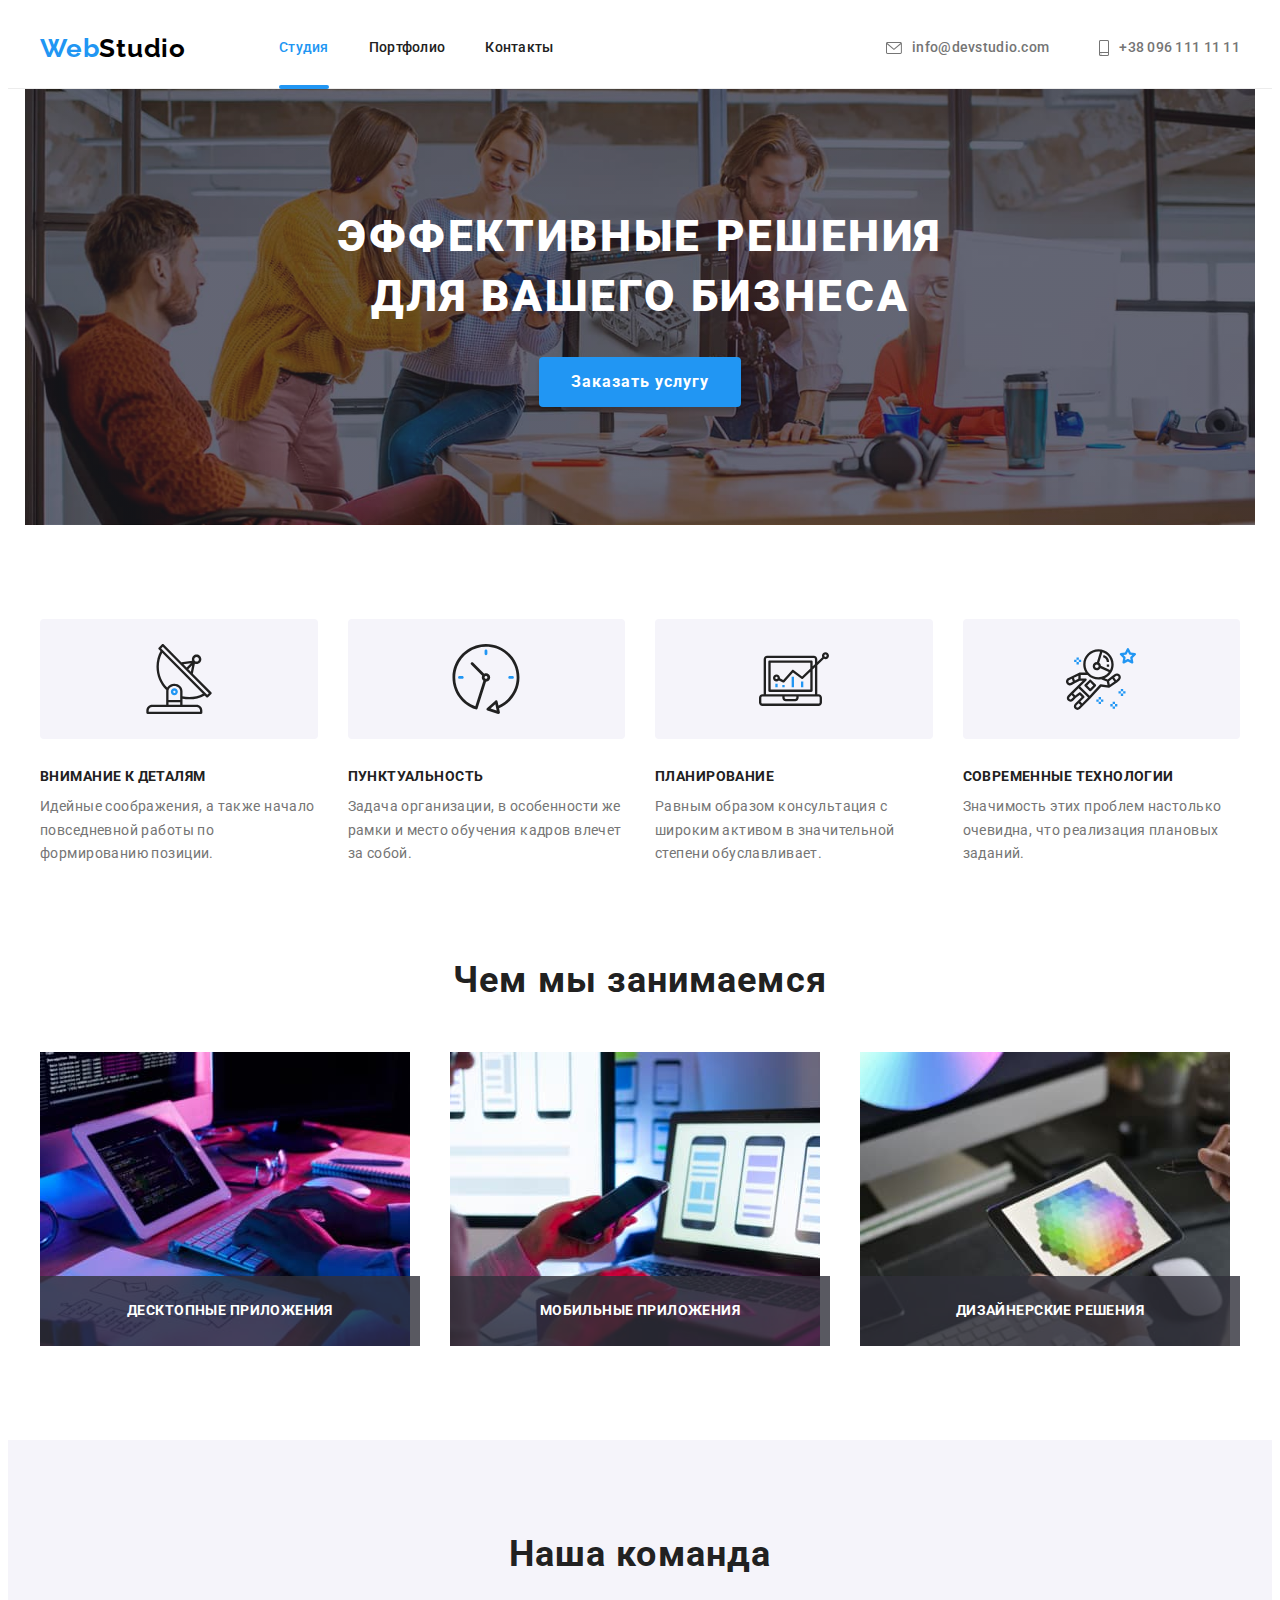
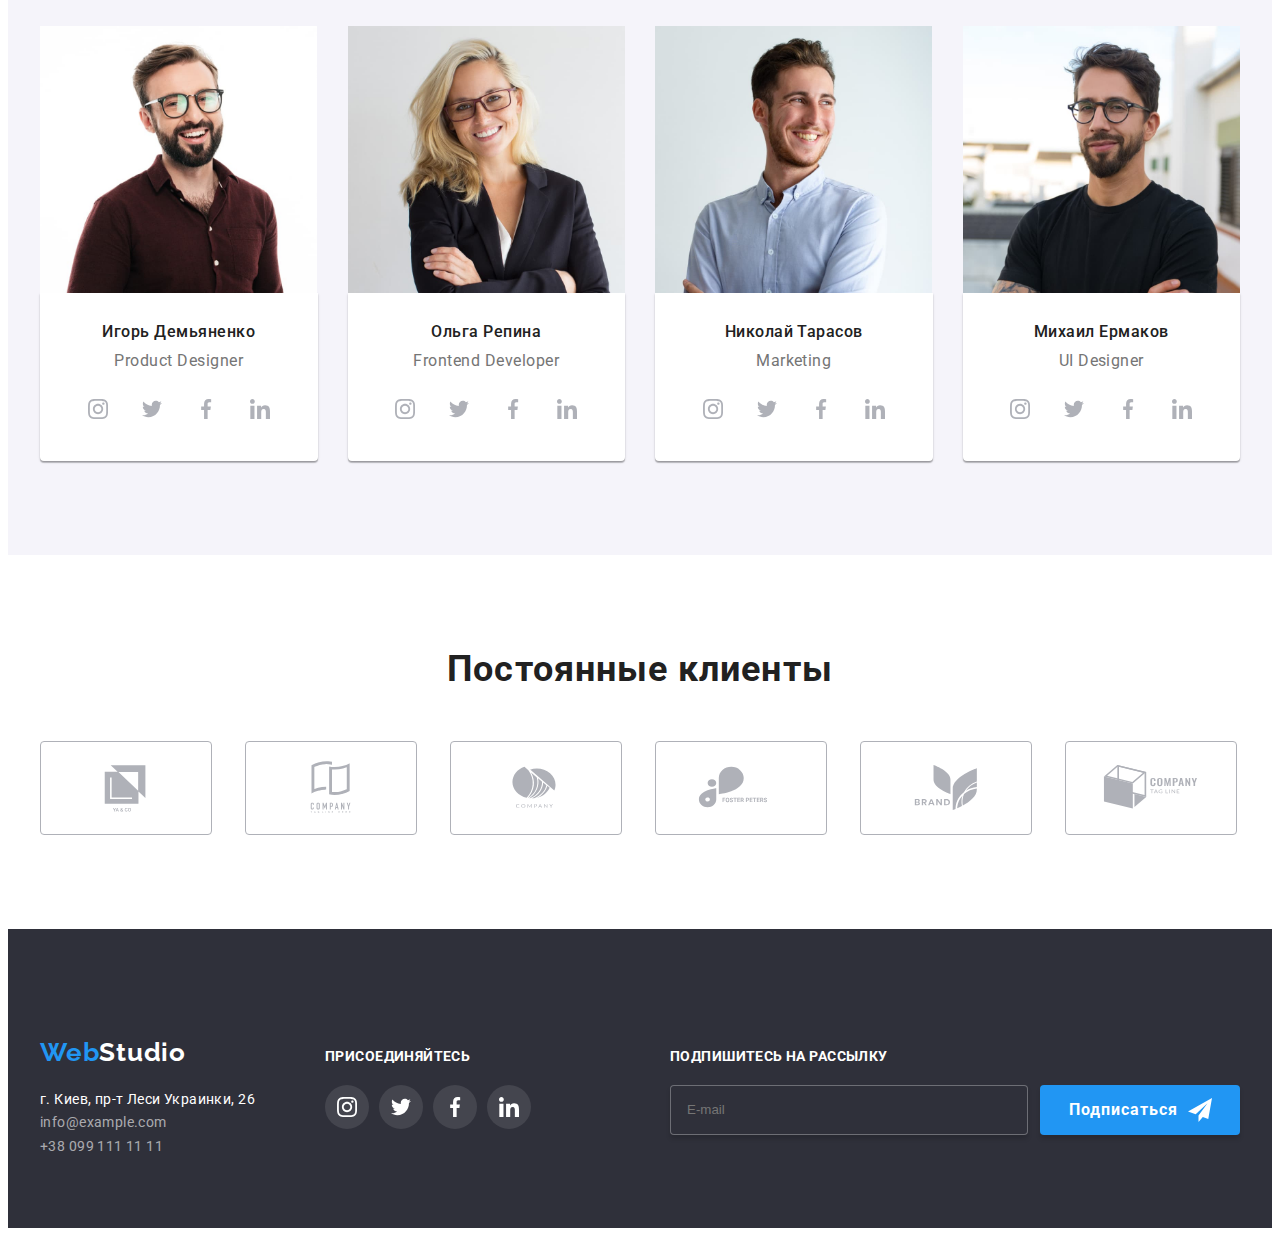
==== index.html @ 8664ca06 "add" ====
<!DOCTYPE html>
<html lang="ru">
  <head>
    <meta charset="UTF-8" />
    <meta http-equiv="X-UA-Compatible" content="IE=edge" />
    <meta name="viewport" content="width=device-width, initial-scale=1.0" />
    <title>Document</title>
    <link rel="preconnect" href="https://fonts.googleapis.com" />
    <link rel="preconnect" href="https://fonts.gstatic.com" crossorigin />
    <link
      href="https://fonts.googleapis.com/css2?family=Raleway:wght@700&family=Roboto:wght@400;500;700;900&display=swap"
      rel="stylesheet"
    />
    <link
      rel="stylesheet"
      href="https://cdnjs.cloudflare.com/ajax/libs/modern-normalize/1.0.0/modern-normalize.min.css"
      integrity="sha512-ISS7cAi1PEhQ8jnbJpJZMd29NlhNj4AWYyLOSp2CE/CsHxTCu+r+t0D2yoJudVrd0/8fTVPUVDzY5Tvli75u/g=="
      crossorigin="anonymous"
    />
    <link rel="stylesheet" href="./css/main.min.css">
  </head>
  <body>
    <header class="header"> 
       <div class="container header__container">
        <nav class="navigation">
          <a class="logo" href="./"
            >Web<span class="logo__dark">Studio</span>
          </a>
          <ul class="site-nav">
            <li class="site-nav__item">
              <a href="./index.html" class="site-nav__link site-nav__link--current">Студия</a>
            </li>
            <li class="site-nav__item">
              <a href="./portfolio.html" class="site-nav__link ">Портфолио</a>
            </li>
            <li class="site-nav__item">
              <a href="" class="site-nav__link ">Контакты</a>
            </li>
          </ul>
        </nav>
        <ul class="contacts">
          <li class="contacts__item">
            <a href="mailto:info@devstudio.com" class="contacts__link">
              <svg class="contacts__icon" width="16" height="12">
                <use href="./images/icons.svg#envelope"></use>
              </svg>
              info@devstudio.com</a
            >
          </li>
          <li class="contacts__item">
            <a href="tel:+380961111111" class="contacts__link"
              ><svg class="contacts__icon" width="10" height="16">
                <use href="./images/icons.svg#smartphone"></use>
              </svg>
              +38 096 111 11 11</a
            >
          </li>
        </ul> 
        <button class=" mob__btn--open"><svg class="mob-icon" width="24" height="16"> <use href="./images/icons.svg#icon-menu_24px-2"  ></use></svg></button>
      </div> 
      <div class="mob-menu is-hidden">
        <div class="container">
        <div class="mob-menu-top">
      <button class=" mob__btn--close"><svg class="mob-icon" width="18.67" height="18.67">
          <use href="./images/icons.svg#icon-close_24px" ></use>
        </svg></button> 
        <ul class="mob-nav">
          <li class="mob-nav__item">
            <a href="./index.html" class="mob-nav__link current">Студия</a>
          </li>
          <li class="mob-nav__item">
            <a href="./portfolio.html" class="mob-nav__link">Портфолио</a>
          </li>
          <li class="mob-nav__item">
            <a href="" class="mob-nav__link ">Контакты</a>
          </li>
        </ul>
      </div>
      <div class="mob-menu-bottom">
      <ul class="mob-contacts">
        <li class="mob-contact__item">
          <a href="tel:+380961111111" class="mob-contacts__link mob-tel"
            >+38 096 111 11 11</a>
        </li>
        <li class="mob-contacts__item">
          <a href="mailto:info@devstudio.com" class="mob-contacts__link mob-mail">
            info@devstudio.com</a>  
        </li>
      </ul>
      <ul class="mob-soc-list list">
        <li class="mob-soc-list__item">
          <a href="" class="mob-soc-list__link">Instagram</a>
        </li>
        <li class="mob-soc-list__item">
          <a href="" class="mob-soc-list__link">Twitter</a>
        </li>
        <li class="mob-soc-list__item">
          <a href="" class="mob-soc-list__link">Facebook</a></li>
          <li class="mob-soc-list__item">
            <a href="" class="mob-soc-list__link">Facebook</a></li>
          </ul>
        </div>
      </div>
      </div>
    </header> 
    <main>
        <section class="hero">
        <div class="container hero__container">
          <h1 class="hero__title">
            Эффективные решения <br />
            для вашего бизнеса
          </h1>
          <button type="button" class="hero__button button" data-modal-open>
            Заказать услугу
          </button>
        </div>
      </section>
      <section class="section">
        <div class="container">
          <h2 class="visually__hidden">Наши преимущества</h2>
          <ul class="advantages">
            <li class="advantages__item">
              <div class="advantages__borber">
                <svg class="advantages__icon" width="70" height="70">
                  <use href="./images/icons.svg#icon-antena"></use>
                </svg>
              </div>
              <h3 class="advantages__title">Внимание к деталям</h3>
              <p class="advantages__text">
                Идейные соображения, а также начало повседневной работы по
                формированию позиции.
              </p>
            </li>
            <li class="advantages__item">
              <div class="advantages__borber">
                <svg class="advantages__icon" width="70" height="70">
                  <use href="./images/icons.svg#icon-clock"></use>
                </svg>
              </div>
              <h3 class="advantages__title">Пунктуальность</h3>
              <p class="advantages__text">
                Задача организации, в особенности же рамки и место обучения
                кадров влечет за собой.
              </p>
            </li>
            <li class="advantages__item">
              <div class="advantages__borber">
                <svg class="advantages__icon" width="70" height="70">
                  <use href="./images/icons.svg#icon-computer"></use>
                </svg>
              </div>
              <h3 class="advantages__title">Планирование</h3>
              <p class="advantages__text advantages__text--margin">
                Равным образом консультация с широким активом в значительной
                степени обуславливает.
              </p>
            </li>
            <li class="advantages__item">
              <div class="advantages__borber">
                <svg class="advantages-icon" width="70" height="70">
                  <use href="./images/icons.svg#icon-astronaut"></use>
                </svg>
              </div>
              <h3 class="advantages__title">Современные технологии</h3>
              <p class="advantages__text advantages__text--margin">
                Значимость этих проблем настолько очевидна, что реализация
                плановых заданий.
              </p>
            </li>
          </ul>
        </div>
      </section>
      <section class="section section--no-pading-top">
        <div class="container">
          <h2 class="section__tittle">Чем мы занимаемся</h2>
          <ul class="works">
            <li class="works__item">
              <div class="works__thumb">
                <picture>
                  <source
                    srcset="
                      ./images/picture1.jpg 1x,
                      ./images/desktop-2x.jpg 2x"

                    media="(min-width: 1200px)"
                  />
                  <img
                  src="./images/picture1.jpg"
                  alt="Компьютер, на котором набран код"/>
                </picture>
                
                <p class="works__text">Десктопные приложения</p>
              </div>
            </li>

            <li class="works__item">
              <div class="works__thumb">
                <picture>
                  <source
                    srcset="
                      ./images/picture2.jpg 1x,
                      ./images/desktop2-2x.jpg 2x"

                    media="(min-width: 1200px)"
                  />
                  <img
                  src="./images/picture2.jpg"
                  alt="Компьютер, на котором набран код"/>
                </picture>
                <p class="works__text">Мобильные приложения</p>
              </div>
            </li>
            <li class="works__item">
              <div class="works__thumb">
                <picture>
                  <source
                    srcset="
                      ./images/picture3.jpg 1x,
                      ./images/desktop3-2x.jpg 2x"

                    media="(min-width: 1200px)"
                  />
                  <img
                  src="./images/picture3.jpg"
                  alt="планшет с цветным квадратом"/>
                </picture>
                
                <p class="works__text">Дизайнерские решения</p>
              </div>
            </li>
          </ul>
        </div>
      </section> 
      <section class="section section--background-color">
        <div class="container">
          <h2 class="section__tittle">Наша команда</h2>
          <ul class="team">
            <li class="team__item">
              <picture>
                <source
                  srcset="
                  ./images/team1-desk.jpg 1x,
                  ./images/team1-desk-2x.jpg 2x
                  "
                  media="(min-width: 1200px)"
                />
                <source
                  srcset="
                    ./images/team1-tab-1x.jpg 1x,              
                    ./images/team1-tab-2x.jpg 2x
                  "
                  media="(min-width: 768px)"
                />
                <source
                  srcset="
                    ./images/team1-tel.jpg   1x,
                    ./images/team1-tel-2x.jpg    2x
                  "
                  media="(min-width: 320px)"
                />
                <img
                  src="./images/team1-desk.jpg"
                  alt="фото Игорь Демьяненко"
                />
              </picture>
            
              <div class="team__border">
                <h3 class="team__tittle">Игорь Демьяненко</h3>
                <p class="team__text">Product Designer</p>
                <ul class="social-list">
                  <li class="social-list__item">
                    <a href="" class="social-list__link"
                      ><svg class="social-list__icon" width="20" height="20">
                        <use href="./images/icons.svg#icon-instagram"></use>
                      </svg>
                    </a>
                  </li>
                  <li class="social-list__item">
                    <a href="" class="social-list__link"
                      ><svg class="social-list__icon" width="20" height="20">
                        <use href="./images/icons.svg#icon-twitter"></use>
                      </svg>
                    </a>
                  </li>
                  <li class="social-list__item">
                    <a href="" class="social-list__link"
                      ><svg class="social-list__icon" width="20" height="20">
                        <use href="./images/icons.svg#icon-facebook"></use>
                      </svg>
                    </a>
                  </li>
                  <li class="social-list__item">
                    <a href="" class="social-list__link"
                      ><svg class="social-list__icon" width="20" height="20">
                        <use href="./images/icons.svg#icon-linkedin"></use>
                      </svg>
                    </a>
                  </li>
                </ul>
              </div>
            </li>
            <li class="team__item">
              <picture>
                <source
                  srcset="
                    ./images/team2-desk.jpg 1x,
                    ./images/team2-desk-2x.jpg 2x
                  "
                  media="(min-width: 1200px)"
                />
                <source
                  srcset="
                    ./images/team2-tab-1x.jpg 1x,
                    ./images/team2-tab-2x.jpg 2x
                  "
                  media="(min-width: 768px)"
                />
                <source
                  srcset="
                    ./images/team2-tel.jpg 1x,
                    ./images/team2-tel-2x.jpg 2x
                  "
                  media="(min-width: 320px)"
                />
                <img
                  src="./images/team2-desk.jpg"
                  alt="фото Ольга Репина"
                />
              </picture>
              
              <div class="team__border">
                <h3 class="team__tittle">Ольга Репина</h3>
                <p class="team__text">Frontend Developer</p>
                <ul class="social-list">
                  <li class="social-list__item">
                    <a href="" class="social-list__link"
                      ><svg class="social-list__icon" width="20" height="20">
                        <use href="./images/icons.svg#icon-instagram"></use>
                      </svg>
                    </a>
                  </li>
                  <li class="social-list__item">
                    <a href="" class="social-list__link"
                      ><svg class="social-list__icon" width="20" height="20">
                        <use href="./images/icons.svg#icon-twitter"></use>
                      </svg>
                    </a>
                  </li>
                  <li class="social-list__item">
                    <a href="" class="social-list__link"
                      ><svg class="social-list__icon" width="20" height="20">
                        <use href="./images/icons.svg#icon-facebook"></use>
                      </svg>
                    </a>
                  </li>
                  <li class="social-list__item">
                    <a href="" class="social-list__link"
                      ><svg class="social-list__icon" width="20" height="20">
                        <use href="./images/icons.svg#icon-linkedin"></use>
                      </svg>
                    </a>
                  </li>
                </ul>
              </div>
            </li>
            <li class="team__item">
              <picture>
                <source
                  srcset="
                    ./images/team3-desk.jpg 1x,
                    ./images/team3-desk-2x.jpg 2x
                  "
                  media="(min-width: 1200px)"
                />
                <source
                  srcset="
                    ./images/team3-tab.jpg   1x,
                    ./images/team3-tab-2x.jpg 2x
                  "
                  media="(min-width: 768px)"
                />
                <source
                  srcset="
                    ./images/team3-tel.jpg   1x,
                    ./images/team3-tel-2x.jpg    2x
                  "
                  media="(min-width: 320px)"
                />
                <img
                  src="./images/team3-desk.jpg"
                  alt="фото Николай Тарасов"
                />
              </picture>
              
              <div class="team__border">
                <h3 class="team__tittle">Николай Тарасов</h3>
                <p class="team__text">Marketing</p>
                <ul class="social-list">
                  <li class="social-list__item">
                    <a href="" class="social-list__link"
                      ><svg class="social-list__icon" width="20" height="20">
                        <use href="./images/icons.svg#icon-instagram"></use>
                      </svg>
                    </a>
                  </li>
                  <li class="social-list__item">
                    <a href="" class="social-list__link"
                      ><svg class="social-list__icon" width="20" height="20">
                        <use href="./images/icons.svg#icon-twitter"></use>
                      </svg>
                    </a>
                  </li>
                  <li class="social-list__item">
                    <a href="" class="social-list__link"
                      ><svg class="social-list__icon" width="20" height="20">
                        <use href="./images/icons.svg#icon-facebook"></use>
                      </svg>
                    </a>
                  </li>
                  <li class="social-list__item">
                    <a href="" class="social-list__link"
                      ><svg class="social-list__icon" width="20" height="20">
                        <use href="./images/icons.svg#icon-linkedin"></use>
                      </svg>
                    </a>
                  </li>
                </ul>
              </div>
            </li>
            <li class="team__item">
              <picture>
                <source
                  srcset="
                    ./images/team4-desk.jpg 1x,
                    ./images/team4-desk-2x.jpg 2x
                  "
                  media="(min-width: 1200px)"
                />
                <source
                  srcset="
                    ./images/team4-tab.jpg   1x,
                    ./images/team4-tab-2x.jpg 2x
                  "
                  media="(min-width: 768px)"
                />
                <source
                  srcset="
                    ./images/team4-tel.jpg   1x,
                    ./images/team4-tel-2x.jpg  2x
                  "
                  media="(min-width: 320px)"
                />
                <img
              src="./images/team4-desk.jpg"
              alt="фото Михаил Ермаков"
            />
              </picture>
            
              <div class="team__border">
                <h3 class="team__tittle">Михаил Ермаков</h3>
                <p class="team__text">UI Designer</p>
                <ul class="social-list">
                  <li class="social-list__item">
                    <a href="" class="social-list__link"
                      ><svg class="social-list__icon" width="20" height="20">
                        <use href="./images/icons.svg#icon-instagram"></use>
                      </svg>
                    </a>
                  </li>
                  <li class="social-list__item">
                    <a href="" class="social-list__link"
                      ><svg class="social-list__icon" width="20" height="20">
                        <use href="./images/icons.svg#icon-twitter"></use>
                      </svg>
                    </a>
                  </li>
                  <li class="social-list__item">
                    <a href="" class="social-list__link"
                      ><svg class="social-list__icon" width="20" height="20">
                        <use href="./images/icons.svg#icon-facebook"></use>
                      </svg>
                    </a>
                  </li>
                  <li class="social-list__item">
                    <a href="" class="social-list__link"
                      ><svg class="social-list__icon" width="20" height="20">
                        <use href="./images/icons.svg#icon-linkedin"></use>
                      </svg>
                    </a>
                  </li>
                </ul>
              </div>
            </li>
          </ul>
        </div>
      </section>
      <section class="section">
        <div class="container">
          <h2 class="section__tittle">Постоянные клиенты</h2>
          <ul class="customers">
            <li class="customers__item">
              <a href="" class="customers__link">
                <svg width="106" height="60">
                  <use href="images/icons.svg#icon-Logo1"></use>
                </svg>
              </a>
            </li>
            <li class="customers__item">
              <a href="" class="customers__link">
                <svg width="106" height="60">
                  <use href="images/icons.svg#icon-Logo2"></use>
                </svg>
              </a>
            </li>
            <li class="customers__item">
              <a href="" class="customers__link"
                ><svg width="106" height="60">
                  <use href="images/icons.svg#icon-Logo3"></use>
                </svg>
              </a>
            </li>
            <li class="customers__item">
              <a href="" class="customers__link"
                ><svg width="106" height="60">
                  <use href="images/icons.svg#icon-Logo4"></use>
                </svg>
              </a>
            </li>
            <li class="customers__item">
              <a href="" class="customers__link"
                ><svg width="106" height="60">
                  <use href="images/icons.svg#icon-Logo5"></use>
                </svg>
              </a>
            </li>
            <li class="customers__item">
              <a href="" class="customers__link"
                ><svg width="106" height="60">
                  <use href="images/icons.svg#icon-Logo6"></use>
                </svg>
              </a>
            </li>
          </ul>
        </div>
      </section>
    </main>
    <footer class="footer">
      <div class="container footer__container">
        <div class="footer__tab">
        <div class="footer__address">
          <a href="./" class="logo"
            >Web<span class="logo__light">Studio</span></a
          >
          <address class="address">
            <ul class="address-list">
              <li class="address-list__item">
                <a
                  href="https://goo.gl/maps/ukGRsMh9YRKDoBZH8"
                  target="_blank"
                  class="address-list__link"
                >
                  <span class="adress--color"
                    >г. Киев, пр-т Леси Украинки, 26</span
                  >
                </a>
              </li>
              <li class="address-list__item">
                <a href="mailto:info@example.com" class="address-list__link"
                  >info@example.com</a
                >
              </li>
              <li class="address-list__item">
                <a href="tel:+380991111111" class="address-list__link"
                  >+38 099 111 11 11</a
                >
              </li>
            </ul>
          </address>
        </div>
        <div class="footer-section ">
          <span class="footer-section__text footer-section__text--margin">присоединяйтесь</span>
          <ul class="footer-social-list">
            <li class="footer-social-list__item">
              <a href="" class="footer-social-list__link"
                ><svg class="footer-social-list__icon" width="20" height="20">
                  <use href="./images/icons.svg#icon-instagram"></use>
                </svg>
              </a>
            </li>
            <li class="footer-social-list__item">
              <a href="" class="footer-social-list__link"
                ><svg class="footer-social-list__icon" width="20" height="20">
                  <use href="./images/icons.svg#icon-twitter"></use>
                </svg>
              </a>
            </li>
            <li class="footer-social-list__item">
              <a href="" class="footer-social-list__link"
                ><svg class="footer-social-list__icon" width="20" height="20">
                  <use href="./images/icons.svg#icon-facebook"></use>
                </svg>
              </a>
            </li>
            <li class="footer-social-list__item">
              <a href="" class="footer-social-list__link"
                ><svg class="footer-social-list__icon" width="20" height="20">
                  <use href="./images/icons.svg#icon-linkedin"></use>
                </svg>
              </a>
            </li>
          </ul>
        </div>
      </div>
        <div class="footer-section">
          <p class="footer-section__text">Подпишитесь на рассылку</p>
          <form class="footer-form">
            <input
              type="email"
              name="footer-email"
              class="footer-form__email"
              placeholder="E-mail"
            />

            <button type="submit" class="footer-form__button button">
              Подписаться
              <svg class="footer-form__icon" width="24" height="24">
                <use href="./images/icons.svg#icon-iconsent"></use>
              </svg>
            </button>
          </form>
        </div>
      </div>
    </footer>

     <div class="backdrop is-hidden" data-modal>
      <div class="modal ">
        <button type="button" class="modal__close-button" data-modal-close>
          <svg class="modal__icon-close" width="11" height="11">
            <use href="./images/icons.svg#icon-dagger"></use>
          </svg>
        </button>

        <p class="modal__tittle">Оставьте свои данные, мы вам перезвоним</p>
        <form class="modal-form">
          <div class="modal-form__field">
            <label for="user-name" class="modal-form__label">Имя</label>
            <div class="modal-form__input-wrap">
              <input
                type="text"
                name="username"
                class="modal-form__input"
                id="user-name"
              />
              <svg class="modal-form__icon" width="18" height="18">
                <use href="./images/icons.svg#icon-personblack"></use>
              </svg>
            </div>
          </div>
          <div class="modal-form__field">
            <label for="user-tel" class="modal-form__label">Телефон</label>
            <div class="modal-form__input-wrap">
              <input type="tel" name="tel" class="modal-form__input" id="user-tel" />
              <svg class="modal-form__icon" width="18" height="18">
                <use href="./images/icons.svg#icon-phoneblack"></use>
              </svg>
            </div>
          </div>
          <div class="modal-form__field">
            <label for="user-email" class="modal-form__label">Почта</label>
            <div class="modal-form__input-wrap">
              <input
                type="email"
                name="email"
                class="modal-form__input"
                id="user-email"
                required
              />
              <svg class="modal-form__icon" width="18" height="18">
                <use href="./images/icons.svg#icon-emailblack"></use>
              </svg>
            </div>
          </div>
          <div class="form-textarea">
            <label for="user-comments" class=" form-textarea__label modal-form__label">Комментарий</label>
            <textarea
              name="user-comments"
              id="user-comments"
              placeholder="Введите текст"
              class="form-textarea__text modal-form__input"
            ></textarea>
          </div>
          <div class="form-checkbox">
            <input
              type="checkbox"
              name="modal-check"
              class="form-checkbox__input visually__hidden"
              id="modal-check"
            />
            <label for="modal-check" class="form-checkbox__text">
              <span>
                <svg class="form-checkbox__icon" width="16" height="15">
                  <use href="./images/icons.svg#icon-Vector-1"></use>
                </svg>
              </span>
                Соглашаюсь с рассылкой и принимаю
                <a href="" class="form-checkbox__condition"> Условия договора</a>
              
            </label>
          </div>
          <div class="form-button-div">
          <button type="submit" class="modal-form__button button">Отправить</button>
        </div>
      </form>
      </div>
    </div>
    
    <script src="./js/modal.js"></script>
    <script src="./js/menu.js"></script> 
  </body>
</html>
---- css/main.min.css ----
:root{--primary-text-color: #757575;--title-text-color: #212121;--accent-color: #2196f3;--additional-color: #ffffff;--contact-color: #757575;--backfound-footer-color: #2f303a}.visually__hidden{position:absolute;clip:rect(0 0 0 0);width:1px;height:1px;margin:-1px}p,h1,h2,h3{margin:0}ul{margin:0;padding:0;list-style:none}a{text-decoration:none}img{display:block;max-width:100%;height:auto}body{background-color:#ffffff;color:var(--primary-text-color);font-family:"Roboto", sans-serif}.container{width:100%;margin-left:auto;margin-right:auto;padding-left:15px;padding-right:15px}@media screen and (min-width: 480px){.container{width:448px}}@media screen and (min-width: 768px){.container{width:768px}}@media screen and (min-width: 1200px){.container{width:1200px}}.logo{display:block;font-family:"Raleway", sans-serif;font-weight:700;font-size:24px;line-height:1.16;text-align:center;letter-spacing:0.03em;color:#2196F3}@media screen and (min-width: 1200px){.logo{text-align:start;font-size:26px;line-height:1.19}}.logo__dark{color:#000000}.logo__light{color:#ffffff}.section{padding-top:60px;padding-bottom:60px}@media screen and (min-width: 1200px){.section{padding-top:94px;padding-bottom:94px}}.button{border:transparent;font-family:inherit;font-weight:700;font-size:16px;line-height:1.87;-webkit-box-align:center;-ms-flex-align:center;align-items:center;text-align:center;-webkit-box-pack:center;-ms-flex-pack:center;justify-content:center;letter-spacing:0.06em;border-radius:4px;cursor:pointer;color:var(--additional-color);background-color:var(--accent-color);-webkit-box-shadow:0px 4px 4px rgba(0,0,0,0.15);box-shadow:0px 4px 4px rgba(0,0,0,0.15)}.advantages__title,.footer-section__text{font-weight:700;font-size:14px;line-height:1.14;letter-spacing:0.03em;text-transform:uppercase}.header__container,.navigation,.contacts__link,.advantages__borber,.footer-social-list__link,.form-checkbox__text,.form-checkbox__text span{display:-webkit-box;display:-ms-flexbox;display:flex;-webkit-box-align:center;-ms-flex-align:center;align-items:center}.header{border-bottom:1px solid #ececec}.header__container .logo{margin-right:93px}.site-nav{display:none}@media screen and (min-width: 768px){.site-nav{display:-webkit-box;display:-ms-flexbox;display:flex}}.site-nav__item+.site-nav__item{margin-left:40px}.contacts{display:-webkit-box;display:-ms-flexbox;display:flex;margin-left:auto}@media screen and (min-width: 768px){.site-nav__link{display:block;font-weight:500;font-size:12px;line-height:1.16;letter-spacing:0.02em;color:#757575;padding-top:32px;padding-bottom:32px;-webkit-transition-property:color;transition-property:color;-webkit-transition-duration:250ms;transition-duration:250ms;-webkit-transition-timing-function:cubic-bezier(0.4, 0, 0.2, 1);transition-timing-function:cubic-bezier(0.4, 0, 0.2, 1)}.site-nav__link:hover,.site-nav__link:focus{color:var(--accent-color)}}@media screen and (min-width: 1200px){.site-nav__link{font-weight:500;font-size:14px;line-height:1.14;letter-spacing:0.02em;color:var(--title-text-color)}}.site-nav__link--current{color:var(--accent-color);position:relative;-webkit-transition-property:color;transition-property:color;-webkit-transition-duration:250ms;transition-duration:250ms;-webkit-transition-timing-function:cubic-bezier(0.4, 0, 0.2, 1);transition-timing-function:cubic-bezier(0.4, 0, 0.2, 1)}.site-nav__link--current::after{content:"";display:block;width:100%;height:4px;background:#2196f3;border-radius:2px;position:absolute;left:0px;bottom:-1px}.contacts{display:none}@media screen and (min-width: 768px){.contacts{display:block}}@media screen and (min-width: 1200px){.contacts{display:-webkit-box;display:-ms-flexbox;display:flex;-webkit-box-align:center;-ms-flex-align:center;align-items:center}}@media screen and (min-width: 768px){.contacts__item+.contacts__item{margin-top:10px}}@media screen and (min-width: 1200px){.contacts__item+.contacts__item{margin-top:0}}@media screen and (min-width: 1200px){.contacts__item{display:block}.contacts__item:first-child{margin-right:50px}}.contacts__link{font-family:"Roboto", sans-serif;font-weight:500;font-size:14px;line-height:1.14;letter-spacing:0.02em;color:var(--contact-color);fill:var(--contact-color);-webkit-transition-property:color;transition-property:color;-webkit-transition-duration:250ms;transition-duration:250ms;-webkit-transition-timing-function:cubic-bezier(0.4, 0, 0.2, 1);transition-timing-function:cubic-bezier(0.4, 0, 0.2, 1)}.contacts__link:hover,.contacts__link:focus{color:var(--accent-color);fill:currentColor}.contacts__icon{margin-right:10px}.mob__btn--close,.mob__btn--open{max-width:40px;height:40px;display:block;margin-left:auto;-webkit-box-align:center;-ms-flex-align:center;align-items:center;background-color:transparent;border:none}@media screen and (min-width: 768px){.mob__btn--close,.mob__btn--open{display:none}}.mob-menu{position:fixed;background-color:#ffffff;z-index:1;width:100vw;height:100vh;overflow:auto;top:0;left:0;padding-top:10px;padding-bottom:48px}.mob-menu .container{height:100%;display:-webkit-box;display:-ms-flexbox;display:flex;-webkit-box-orient:vertical;-webkit-box-direction:normal;-ms-flex-direction:column;flex-direction:column;-webkit-box-pack:justify;-ms-flex-pack:justify;justify-content:space-between}@media screen and (min-width: 768px){.mob-menu{display:none}}.mob-icon{display:block;-webkit-box-pack:center;-ms-flex-pack:center;justify-content:center;-webkit-box-align:center;-ms-flex-align:center;align-items:center;-webkit-transition-property:fill;transition-property:fill;-webkit-transition-duration:250ms;transition-duration:250ms;-webkit-transition-timing-function:cubic-bezier(0.4, 0, 0.2, 1);transition-timing-function:cubic-bezier(0.4, 0, 0.2, 1)}.mob-icon:hover,.mob-icon:focus{fill:var(--accent-color)}.mob-nav__link{font-weight:500;font-size:40px;line-height:1.17;text-align:center;letter-spacing:0.02em;color:var(--title-text-color)}.mob-nav__item:not(last-child),.mob-contacts__item:not(last-child){margin-bottom:32px}.mob-contacts{margin-bottom:64px}.mob-soc-list{display:-webkit-box;display:-ms-flexbox;display:flex}.mob-tel{margin-bottom:32px;font-size:34px;line-height:1.17;letter-spacing:0.02em;color:#2196F3}.mob-mail{font-weight:500;font-size:24px;line-height:1.16;letter-spacing:0.02em;color:#757575}.mob-soc-list__item{font-weight:500;font-size:18px;line-height:1.22;letter-spacing:0.02em}.mob-soc-list__item:not(:first-child){border-left:1px solid rgba(33,33,33,0.2)}.mob-soc-list__link{color:var(--accent-color);font-weight:500;font-size:18px;line-height:1.22;letter-spacing:0.02em;padding-right:10px;padding-left:10px}.current{color:var(--accent-color)}.section__tittle{font-weight:bold;font-size:28px;line-height:1.17;text-align:center;letter-spacing:0.03em;color:#212121}@media screen and (min-width: 1200px){.section__tittle{margin-bottom:50px;font-weight:700;font-size:36px;line-height:1.16;text-align:center}}.section__tittle{margin-bottom:30px}@media screen and (min-width: 1200px){.section__tittle{margin-bottom:50px}}.hero__container{background-color:#2f303a;background-image:-webkit-gradient(linear, left top, left bottom, from(rgba(47,48,58,0.4)), to(rgba(47,48,58,0.4))),url(../images/header-tel.jpg);background-image:linear-gradient(rgba(47,48,58,0.4), rgba(47,48,58,0.4)),url(../images/header-tel.jpg);background-repeat:no-repeat;background-position:center;background-size:cover;max-width:1600px;margin-left:auto;margin-right:auto;padding-top:118px;padding-bottom:118px;text-align:center}@media (min-device-pixel-ratio: 2), (-webkit-min-device-pixel-ratio: 2), (min-resolution: 192dpi), (min-resolution: 2dppx){.hero__container{background-image:-webkit-gradient(linear, left top, left bottom, from(rgba(25,28,38,0.2)), to(rgba(25,28,38,0.2))),url(../images/header-tel-2x.jpg);background-image:linear-gradient(rgba(25,28,38,0.2), rgba(25,28,38,0.2)),url(../images/header-tel-2x.jpg)}}@media screen and (min-width: 768px){.hero__container{background-image:-webkit-gradient(linear, left top, left bottom, from(rgba(47,48,58,0.4)), to(rgba(47,48,58,0.4))),url(../images/header-tab.jpg);background-image:linear-gradient(rgba(47,48,58,0.4), rgba(47,48,58,0.4)),url(../images/header-tab.jpg)}}@media screen and (min-width: 768px) and (min-device-pixel-ratio: 2), screen and (min-width: 768px) and (-webkit-min-device-pixel-ratio: 2), screen and (min-width: 768px) and (min-resolution: 192dpi), screen and (min-width: 768px) and (min-resolution: 2dppx){.hero__container{background-image:-webkit-gradient(linear, left top, left bottom, from(rgba(25,28,38,0.2)), to(rgba(25,28,38,0.2))),url(../images/header-tab-2x.jpg);background-image:linear-gradient(rgba(25,28,38,0.2), rgba(25,28,38,0.2)),url(../images/header-tab-2x.jpg)}}@media screen and (min-width: 1200px){.hero__container{background-image:-webkit-gradient(linear, left top, left bottom, from(rgba(47,48,58,0.4)), to(rgba(47,48,58,0.4))),url(../images/header-desk.jpg);background-image:linear-gradient(rgba(47,48,58,0.4), rgba(47,48,58,0.4)),url(../images/header-desk.jpg)}}@media screen and (min-width: 1200px) and (min-device-pixel-ratio: 2), screen and (min-width: 1200px) and (-webkit-min-device-pixel-ratio: 2), screen and (min-width: 1200px) and (min-resolution: 192dpi), screen and (min-width: 1200px) and (min-resolution: 2dppx){.hero__container{background-image:-webkit-gradient(linear, left top, left bottom, from(rgba(25,28,38,0.2)), to(rgba(25,28,38,0.2))),url(../images/header-desk-2x.jpg);background-image:linear-gradient(rgba(25,28,38,0.2), rgba(25,28,38,0.2)),url(../images/header-desk-2x.jpg)}}.hero__title{margin-bottom:30px;font-weight:900;font-size:26px;line-height:1.61;text-align:center;letter-spacing:0.06em;text-transform:uppercase;color:var(--additional-color)}@media screen and (min-width: 1200px){.hero__title{font-size:44px;line-height:1.36}}.hero__button{height:50px;min-width:200px;padding-top:10px;padding-bottom:10px;padding-right:32px;padding-left:32px;-webkit-transition-property:background-color;transition-property:background-color;-webkit-transition-duration:250ms;transition-duration:250ms;-webkit-transition-timing-function:cubic-bezier(0.4, 0, 0.2, 1);transition-timing-function:cubic-bezier(0.4, 0, 0.2, 1)}.hero__button:hover,.hero__button:focus{background-color:#188ce8}@media screen and (min-width: 768px){.advantages{display:-webkit-box;display:-ms-flexbox;display:flex;-ms-flex-wrap:wrap;flex-wrap:wrap;margin-left:-30px}}@media screen and (min-width: 768px){.advantages__item{width:calc( 100% / 2 - 30px);margin-left:30px}}@media screen and (min-width: 1200px){.advantages__item{width:calc( 100% / 4 - 30px);margin-left:30px}}.advantages__borber{margin-bottom:30px;max-width:450px;height:120px;background-color:#f5f4fa;border-radius:4px;-webkit-box-pack:center;-ms-flex-pack:center;justify-content:center}@media screen and (min-width: 768px){.advantages__borber{height:120px;max-width:354px}}.advantages__title{margin-bottom:10px;display:-webkit-box;display:-ms-flexbox;display:flex;-webkit-box-pack:center;-ms-flex-pack:center;justify-content:center;-webkit-box-align:center;-ms-flex-align:center;align-items:center;color:var(--title-text-color)}@media screen and (min-width: 768px){.advantages__title{-webkit-box-pack:start;-ms-flex-pack:start;justify-content:flex-start}}.advantages__text{font-weight:400;font-size:14px;line-height:1.71;letter-spacing:0.03em;color:var(--primary-text-color);margin-bottom:30px}@media screen and (min-width: 1200px){.advantages__text{margin-bottom:0px}}@media screen and (min-width: 768px){.advantages__text--margin{margin-bottom:0px}}.advantages__icon{fill:currentColor}.section--no-pading-top{display:none}@media screen and (min-width: 1200px){.section--no-pading-top{display:block;padding-top:0px}}.works{display:-webkit-box;display:-ms-flexbox;display:flex;margin-left:-30px}.works__item{width:calc(100% / 3 - 30px);margin-left:30px}.works__thumb{position:relative}.works__text{height:70px;display:-webkit-box;display:-ms-flexbox;display:flex;-webkit-box-align:center;-ms-flex-align:center;align-items:center;-webkit-box-pack:center;-ms-flex-pack:center;justify-content:center;position:absolute;bottom:0;left:0;color:var(--additional-color);background-color:rgba(47,48,58,0.8);width:100%;font-weight:700;font-size:14px;line-height:1.14;letter-spacing:0.03em;text-transform:uppercase}.section--background-color{background-color:#f5f4fa}@media screen and (min-width: 768px){.team{display:-webkit-box;display:-ms-flexbox;display:flex;-ms-flex-wrap:wrap;flex-wrap:wrap;margin-left:-30px;margin-bottom:-30px}}.team__item{margin-bottom:30px}@media screen and (min-width: 768px){.team__item{width:calc( 100% / 2 - 30px);margin-left:30px}}@media screen and (min-width: 1200px){.team__item{width:calc( 100% / 4 - 30px)}}.team__tittle{margin-bottom:10px;font-weight:500;font-size:16px;line-height:1.18;text-align:center;letter-spacing:0.03em;color:var(--title-text-color)}.team__text{font-size:16px;line-height:1.18;text-align:center;letter-spacing:0.03em;color:var(--primary-text-color);margin-bottom:16px}.team__border{-webkit-box-flex:1;-ms-flex-positive:1;flex-grow:1;background:#ffffff;-webkit-box-shadow:0px 1px 3px rgba(0,0,0,0.12),0px 1px 1px rgba(0,0,0,0.14),0px 2px 1px rgba(0,0,0,0.2);box-shadow:0px 1px 3px rgba(0,0,0,0.12),0px 1px 1px rgba(0,0,0,0.14),0px 2px 1px rgba(0,0,0,0.2);border-radius:0px 0px 4px 4px;padding-top:30px;padding-bottom:30px}.social-list{display:-webkit-box;display:-ms-flexbox;display:flex;-webkit-box-pack:center;-ms-flex-pack:center;justify-content:center}.social-list__icon{fill:currentColor}.social-list__link{width:44px;height:44px;background-color:#ffffff;border-radius:50%;display:-webkit-box;display:-ms-flexbox;display:flex;-webkit-box-pack:center;-ms-flex-pack:center;justify-content:center;-webkit-box-align:center;-ms-flex-align:center;align-items:center;color:#afb1b8;-webkit-transition-property:color, background-color;transition-property:color, background-color;-webkit-transition-duration:250ms;transition-duration:250ms;-webkit-transition-timing-function:cubic-bezier(0.4, 0, 0.2, 1);transition-timing-function:cubic-bezier(0.4, 0, 0.2, 1)}.social-list__link:hover,.social-list__link:focus{background-color:var(--accent-color);color:var(--additional-color)}.social-list__item+.social-list__item{margin-left:10px}.customers{display:-webkit-box;display:-ms-flexbox;display:flex;-ms-flex-wrap:wrap;flex-wrap:wrap;-webkit-box-align:center;-ms-flex-align:center;align-items:center;margin-left:-30px;margin-bottom:-30px}.customers__link{border:1px solid #afb1b8;border-radius:4px;display:-webkit-box;display:-ms-flexbox;display:flex;-webkit-box-align:center;-ms-flex-align:center;align-items:center;-webkit-box-pack:center;-ms-flex-pack:center;justify-content:center;max-width:210px;height:92px;fill:#afb1b8;-webkit-transition-property:border-color, fill;transition-property:border-color, fill;-webkit-transition-duration:250ms;transition-duration:250ms;-webkit-transition-timing-function:cubic-bezier(0.4, 0, 0.2, 1);transition-timing-function:cubic-bezier(0.4, 0, 0.2, 1)}.customers__link:hover,.customers__link:focus{border-color:var(--accent-color);fill:var(--accent-color)}@media screen and (min-width: 768px){.customers__link{max-width:226px;height:92px}}@media screen and (min-width: 1200px){.customers__link{width:170px;height:92px}}.customers__item+.customers__item{margin-left:30px}.customers__item{width:calc( 100% / 2 - 30px);margin-left:30px;margin-bottom:30px}@media screen and (min-width: 768px){.customers__item{width:calc( 100% / 3 - 30px);margin-left:30px;margin-bottom:30px}}@media screen and (min-width: 1200px){.customers__item{width:calc( 100% / 6 - 30px)}}.footer{background-color:var(--backfound-footer-color);padding-top:60px;padding-bottom:60px}.footer__container{text-align:center}@media screen and (min-width: 1200px){.footer__container{display:-webkit-box;display:-ms-flexbox;display:flex;-webkit-box-align:baseline;-ms-flex-align:baseline;align-items:baseline;-webkit-box-pack:justify;-ms-flex-pack:justify;justify-content:space-between}}@media screen and (min-width: 1200px) and (min-width: 1200px){.footer__container{text-align:start}}@media screen and (min-width: 768px){.footer__tab{display:-webkit-box;display:-ms-flexbox;display:flex;-webkit-box-pack:justify;-ms-flex-pack:justify;justify-content:space-between;padding-right:75px;padding-left:75px}}@media screen and (min-width: 1200px){.footer__tab{display:-webkit-box;display:-ms-flexbox;display:flex;-webkit-box-align:baseline;-ms-flex-align:baseline;align-items:baseline;padding-right:0;padding-left:0}}.footer .logo{margin-bottom:20px}.address{font-style:normal;margin-bottom:9px}.adress--color{color:var(--additional-color)}.address-list__link:not(:last-child){display:block;margin-bottom:9px}.address-list__link{display:block;font-family:inherit;font-size:14px;line-height:1.71;letter-spacing:0.03em;color:rgba(255,255,255,0.6);-webkit-transition-property:color;transition-property:color;-webkit-transition-duration:250ms;transition-duration:250ms;-webkit-transition-timing-function:cubic-bezier(0.4, 0, 0.2, 1);transition-timing-function:cubic-bezier(0.4, 0, 0.2, 1);-webkit-transition-delay:0s;transition-delay:0s}.address-list__link:hover,.address-list__link:focus{color:var(--accent-color)}@media screen and (min-width: 1200px){.footer__address{margin-right:70px;-webkit-box-flex:1;-ms-flex-positive:1;flex-grow:1}}@media screen and (min-width: 768px){.footer-section+.footer-section{margin-left:93px}}.footer-section__text{margin-top:60px;display:block;margin-bottom:20px;color:var(--additional-color)}@media screen and (min-width: 768px){.footer-section__text--margin{margin-top:0}}.footer-social-list{display:-webkit-box;display:-ms-flexbox;display:flex;-webkit-box-pack:center;-ms-flex-pack:center;justify-content:center}.footer-social-list__item+.footer-social-list__item{margin-left:10px}.footer-social-list__link{width:44px;height:44px;background-color:rgba(255,255,255,0.1);border-radius:50%;-webkit-box-pack:center;-ms-flex-pack:center;justify-content:center;color:var(--additional-color);-webkit-transition-property:color, background-color;transition-property:color, background-color;-webkit-transition-duration:250ms;transition-duration:250ms;-webkit-transition-timing-function:cubic-bezier(0.4, 0, 0.2, 1);transition-timing-function:cubic-bezier(0.4, 0, 0.2, 1)}.footer-social-list__link:hover,.footer-social-list__link:focus{background-color:var(--accent-color);color:var(--additional-color)}.footer-social-list__icon{fill:currentColor}@media screen and (min-width: 1200px){.footer-form{display:-webkit-box;display:-ms-flexbox;display:flex;-webkit-box-pack:justify;-ms-flex-pack:justify;justify-content:space-between}}.footer-form__email{width:100%;height:50px;padding:15px 16px;border:1px solid rgba(255,255,255,0.3);-webkit-box-sizing:border-box;box-sizing:border-box;-webkit-box-shadow:0px 4px 4px rgba(0,0,0,0.15);box-shadow:0px 4px 4px rgba(0,0,0,0.15);border-radius:4px;background-color:var(--backfound-footer-color);outline:none;margin-bottom:20px;-webkit-transition-property:border-color;transition-property:border-color;-webkit-transition-duration:250ms;transition-duration:250ms;-webkit-transition-timing-function:cubic-bezier(0.4, 0, 0.2, 1);transition-timing-function:cubic-bezier(0.4, 0, 0.2, 1)}.footer-form__email:focus{border-color:var(--accent-color)}@media screen and (min-width: 768px){.footer-form__email{max-width:450px}}@media screen and (min-width: 1200px){.footer-form__email{min-width:358px;margin-bottom:o}}.footer-form__icon{margin-left:10px}.footer-form__button{margin-left:auto;margin-right:auto;min-width:200px;height:50px;display:-webkit-box;display:-ms-flexbox;display:flex;padding-top:10px;padding-bottom:10px;padding-left:29px;padding-right:28px;-webkit-transition-property:background-color, -webkit-box-shadow, -webkit-box-shadow;transition-property:background-color, -webkit-box-shadow, -webkit-box-shadow;transition-property:background-color, box-shadow, box-shadow;transition-property:background-color, box-shadow, box-shadow, -webkit-box-shadow, -webkit-box-shadow;-webkit-transition-duration:250ms;transition-duration:250ms;-webkit-transition-timing-function:cubic-bezier(0.4, 0, 0.2, 1);transition-timing-function:cubic-bezier(0.4, 0, 0.2, 1)}.footer-form__button:focus{background-color:#188ce8;-webkit-box-shadow:0px 4px 4px rgba(0,0,0,0.15);box-shadow:0px 4px 4px rgba(0,0,0,0.15)}@media screen and (min-width: 1200px){.footer-form__button{margin-left:12px}}.section__gallery{padding-bottom:50px}.portfolio-filter{display:-webkit-box;display:-ms-flexbox;display:flex;-ms-flex-wrap:wrap;flex-wrap:wrap;width:calc( 100% /2 -16px);margin-bottom:50px}@media screen and (min-width: 768px){.portfolio-filter{-webkit-box-pack:center;-ms-flex-pack:center;justify-content:center}}.portfolio-filter__button{padding-top:6px;padding-bottom:6px;padding-right:22px;padding-left:22px;font-family:inherit;font-weight:500;font-size:16px;line-height:26px;text-align:center;letter-spacing:0.03em;color:#212121;background-color:#f5f4fa;border-radius:4px;border:none;cursor:pointer;-webkit-transition-property:color, background-color, -webkit-box-shadow;transition-property:color, background-color, -webkit-box-shadow;transition-property:color, background-color, box-shadow;transition-property:color, background-color, box-shadow, -webkit-box-shadow;-webkit-transition-duration:250ms;transition-duration:250ms;-webkit-transition-timing-function:cubic-bezier(0.4, 0, 0.2, 1);transition-timing-function:cubic-bezier(0.4, 0, 0.2, 1)}.portfolio-filter__button:hover,.portfolio-filter__button:focus{background-color:var(--accent-color);color:var(--additional-color);-webkit-box-shadow:0px 3px 1px rgba(0,0,0,0.1),0px 1px 2px rgba(0,0,0,0.08),0px 2px 2px rgba(0,0,0,0.12);box-shadow:0px 3px 1px rgba(0,0,0,0.1),0px 1px 2px rgba(0,0,0,0.08),0px 2px 2px rgba(0,0,0,0.12)}.portfolio-filter__item+.portfolio-filter__item{margin-left:8px}.portfolio-filter__item:nth-last-child(2){margin-left:0}@media screen and (min-width: 768px){.portfolio-filter__item:nth-last-child(2){margin-left:8px}}.portfolio-filter__item:nth-child(-n+3){margin-bottom:15px}@media screen and (min-width: 768px){.gallery{display:-webkit-box;display:-ms-flexbox;display:flex;-ms-flex-wrap:wrap;flex-wrap:wrap;margin-left:-30px;margin-bottom:-30px}}.gallery__item{margin-bottom:30px}@media screen and (min-width: 768px){.gallery__item{width:calc(100% / 2 - 30px);margin-left:30px}}@media screen and (min-width: 1200px){.gallery__item{width:calc(100% / 3 - 30px)}}.gallery__overlay{position:relative;overflow:hidden}.gallery__link{display:block;-webkit-transition-property:background-color, -webkit-box-shadow;transition-property:background-color, -webkit-box-shadow;transition-property:background-color, box-shadow;transition-property:background-color, box-shadow, -webkit-box-shadow;-webkit-transition-duration:250ms;transition-duration:250ms;-webkit-transition-timing-function:cubic-bezier(0.4, 0, 0.2, 1);transition-timing-function:cubic-bezier(0.4, 0, 0.2, 1)}.gallery__link:hover,.gallery__link:focus{background:#ffffff;-webkit-box-shadow:0px 1px 1px rgba(0,0,0,0.12),0px 4px 4px rgba(0,0,0,0.06),1px 4px 6px rgba(0,0,0,0.16);box-shadow:0px 1px 1px rgba(0,0,0,0.12),0px 4px 4px rgba(0,0,0,0.06),1px 4px 6px rgba(0,0,0,0.16)}.gallery--top-text{position:absolute;top:0;right:0;padding-right:24px;padding-left:24px;padding-top:63px;font-size:18px;line-height:1.55;letter-spacing:0.03em;color:var(--additional-color);background-color:rgba(33,150,243,0.9);height:100%;-webkit-transform:translateY(100%);transform:translateY(100%);-webkit-transition-property:-webkit-transform;transition-property:-webkit-transform;transition-property:transform;transition-property:transform, -webkit-transform;-webkit-transition-duration:250ms;transition-duration:250ms;-webkit-transition-timing-function:cubic-bezier(0.4, 0, 0.2, 1);transition-timing-function:cubic-bezier(0.4, 0, 0.2, 1)}.gallery__link:hover .gallery--top-text,.gallery__link:focus .gallery--top-text{-webkit-transform:translateY(0);transform:translateY(0)}.gallery__text{margin-bottom:4px;font-weight:700;font-size:18px;line-height:2;letter-spacing:0.06em;color:var(--title-text-color)}.gallery__filter{font-size:16px;line-height:1.87;letter-spacing:0.03em;color:var(--primary-text-color)}.gallery__border{height:100%;-webkit-box-flex:1;-ms-flex-positive:1;flex-grow:1;background:#ffffff;border:1px solid #eeeeee;-webkit-box-sizing:border-box;box-sizing:border-box;padding-left:24px;padding-right:24px;padding-top:20px;padding-bottom:20px}.backdrop{width:100vw;height:100vh;background-color:rgba(0,0,0,0.2);position:fixed;top:0;left:0;-webkit-transition:opacity 250ms, visibility 250ms;transition:opacity 250ms, visibility 250ms}.modal{width:100%;min-height:581px;padding:40px;background-color:#ffffff;-webkit-box-shadow:0px 1px 3px rgba(0,0,0,0.12),0px 1px 1px rgba(0,0,0,0.14),0px 2px 1px rgba(0,0,0,0.2);box-shadow:0px 1px 3px rgba(0,0,0,0.12),0px 1px 1px rgba(0,0,0,0.14),0px 2px 1px rgba(0,0,0,0.2);border-radius:4px;position:absolute;top:50%;left:50%;-webkit-transform:translate(-50%, -50%) rotate(0) scale(1);transform:translate(-50%, -50%) rotate(0) scale(1);-webkit-transition:-webkit-transform 500ms;transition:-webkit-transform 500ms;transition:transform 500ms;transition:transform 500ms, -webkit-transform 500ms}@media screen and (min-width: 480px){.modal{width:450px}}@media screen and (min-width: 768px){.modal{width:450px}}@media screen and (min-width: 1200px){.modal{width:528px}}.backdrop.is-hidden .modal{-webkit-transform:rotate(180deg) scale(3);transform:rotate(180deg) scale(3)}.modal__close-button{width:30px;height:30px;border-radius:50%;background-color:#ffffff;border:1px solid rgba(0,0,0,0.1);-webkit-box-sizing:border-box;box-sizing:border-box;fill:#000000;display:block;-webkit-box-align:center;-ms-flex-align:center;align-items:center;cursor:pointer;position:absolute;top:8px;right:10px;-webkit-transition-property:fill;transition-property:fill;-webkit-transition-duration:250ms;transition-duration:250ms;-webkit-transition-timing-function:cubic-bezier(0.4, 0, 0.2, 1);transition-timing-function:cubic-bezier(0.4, 0, 0.2, 1)}.modal__close-button:hover,.modal__close-button:focus{fill:var(--accent-color)}.is-hidden{opacity:0;pointer-events:none;visibility:hidden}.modal-form__field{margin-bottom:10px}.modal__tittle{margin-bottom:12px;font-weight:700;font-size:20px;line-height:1.15;text-align:center;letter-spacing:0.03em;color:var(--title-text-color)}.modal-form__input{padding-left:42px;width:100%;height:40px;border:1px solid rgba(33,33,33,0.2);-webkit-box-sizing:border-box;box-sizing:border-box;border-radius:4px;outline:none;-webkit-transition-property:border-color, fill;transition-property:border-color, fill;-webkit-transition-duration:250ms;transition-duration:250ms;-webkit-transition-timing-function:cubic-bezier(0.4, 0, 0.2, 1);transition-timing-function:cubic-bezier(0.4, 0, 0.2, 1)}.modal-form__input:focus{border-color:var(--accent-color)}.modal-form__input:focus+.modal-form__icon{fill:var(--accent-color)}.modal-form__label{display:block;margin-bottom:4px;font-family:Roboto;font-style:normal;font-weight:normal;font-size:12px;line-height:14px;letter-spacing:0.01em;color:#757575}.form-textarea{margin-bottom:20px}.form-textarea__text{width:100%;height:120px;padding:12px 16px;resize:none;border:1px solid rgba(33,33,33,0.2);-webkit-box-sizing:border-box;box-sizing:border-box;border-radius:4px}.form-textarea__text::-webkit-input-placeholder{font-size:14px;line-height:1.14;letter-spacing:0.01em;color:rgba(117,117,117,0.5)}.form-textarea__text:-ms-input-placeholder{font-size:14px;line-height:1.14;letter-spacing:0.01em;color:rgba(117,117,117,0.5)}.form-textarea__text::-ms-input-placeholder{font-size:14px;line-height:1.14;letter-spacing:0.01em;color:rgba(117,117,117,0.5)}.form-textarea__text::placeholder{font-size:14px;line-height:1.14;letter-spacing:0.01em;color:rgba(117,117,117,0.5)}.modal-form__input-wrap{position:relative}.modal-form__icon{position:absolute;left:15px;top:50%;-webkit-transform:translateY(-50%);transform:translateY(-50%)}.form-checkbox__text{font-size:12px;line-height:1.16;letter-spacing:0.03em;color:#757575;-webkit-box-pack:center;-ms-flex-pack:center;justify-content:center}@media screen and (min-width: 1200px){.form-checkbox__text{font-size:14px;line-height:1.71}}.form-checkbox__text span{width:16px;height:16px;border:2px solid #212121;border-radius:2px;margin-right:9px;-webkit-box-pack:center;-ms-flex-pack:center;justify-content:center}.form-checkbox__icon{fill:transparent}.form-checkbox__input:checked+.form-checkbox__text>span{background-color:var(--accent-color);border:none}.form-checkbox__input:checked+.form-checkbox__text .form-checkbox__icon{fill:var(--additional-color)}.form-checkbox__condition{color:var(--accent-color);text-decoration:underline;margin-right:2px}.form-button-div{-webkit-box-pack:center;-ms-flex-pack:center;justify-content:center;display:-webkit-box;display:-ms-flexbox;display:flex;margin-top:30px}.modal-form__button{width:200px;height:50px;-webkit-transition-property:fill;transition-property:fill;-webkit-transition-duration:250ms;transition-duration:250ms;-webkit-transition-timing-function:cubic-bezier(0.4, 0, 0.2, 1);transition-timing-function:cubic-bezier(0.4, 0, 0.2, 1)}.modal-form__button:focus{background-color:#188ce8;-webkit-box-shadow:0px 4px 4px rgba(0,0,0,0.15);box-shadow:0px 4px 4px rgba(0,0,0,0.15);border-radius:4px}
/*# sourceMappingURL=main.min.css.map */
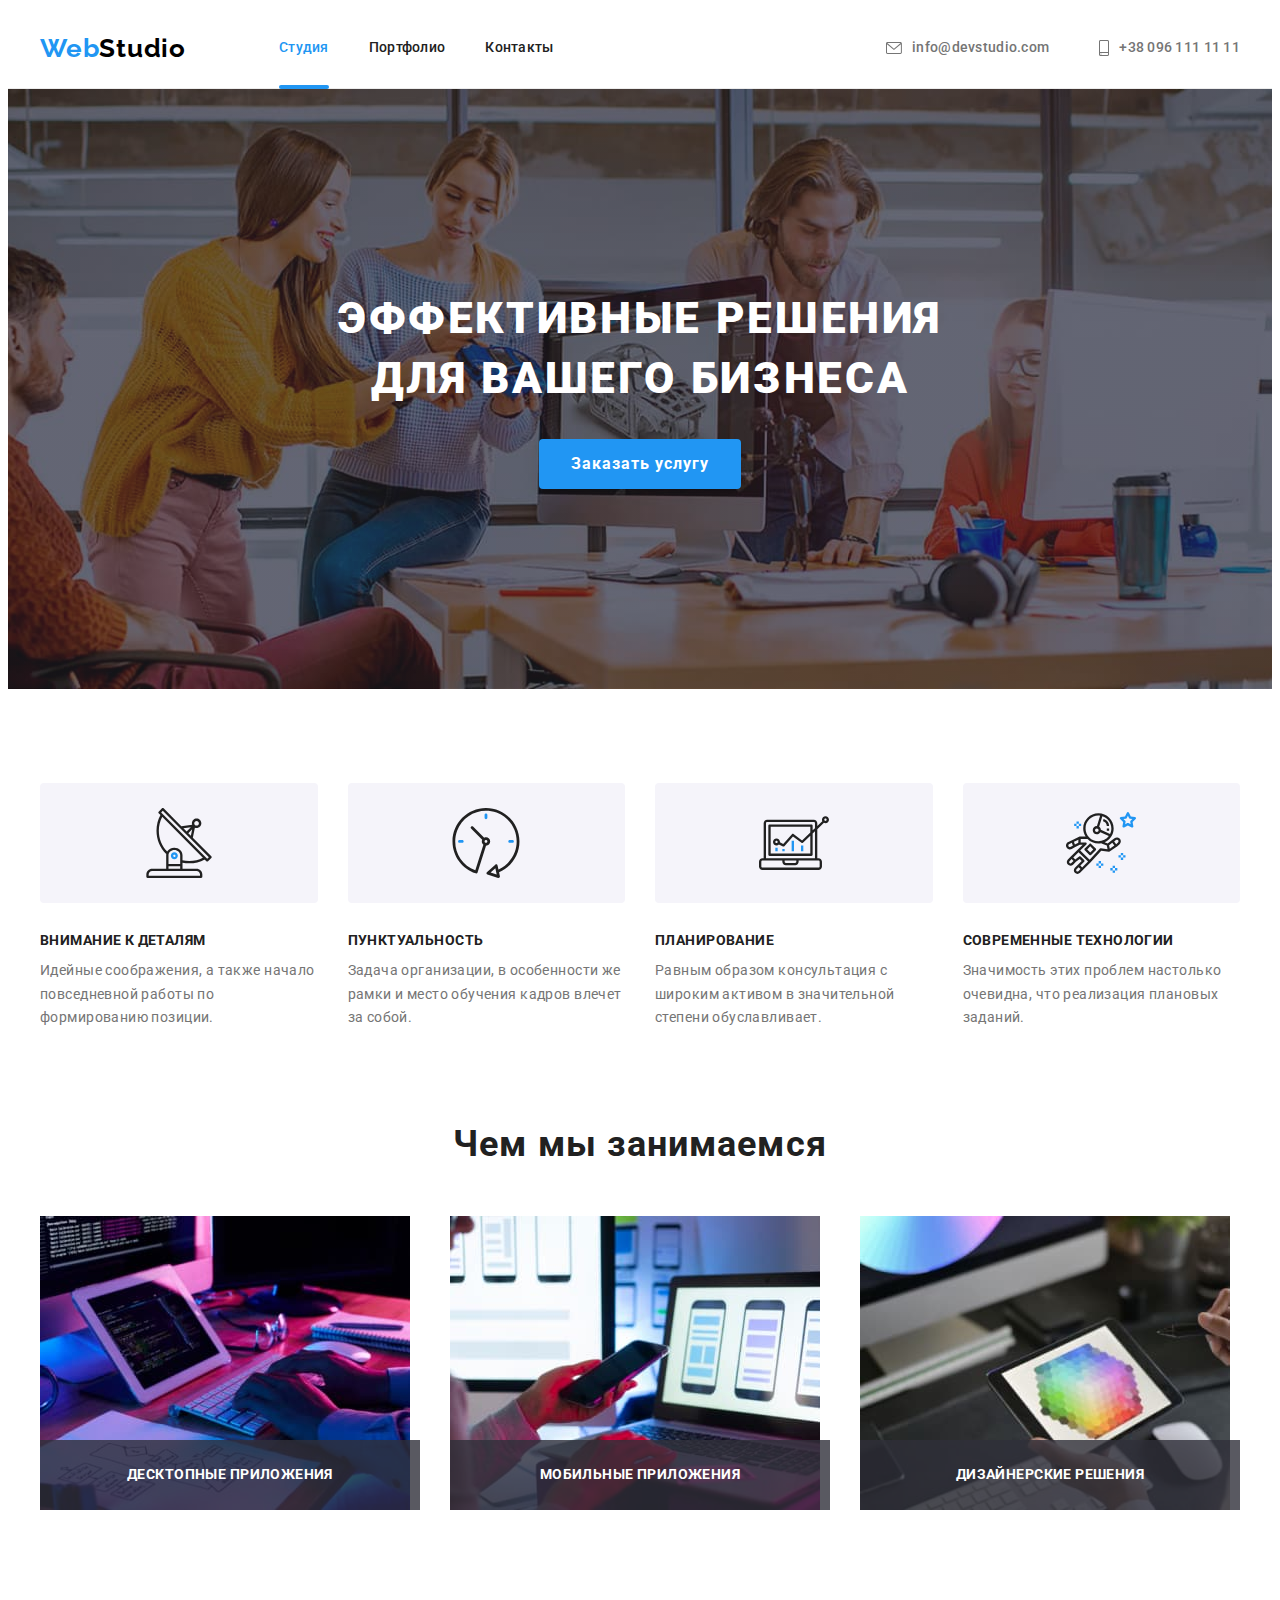
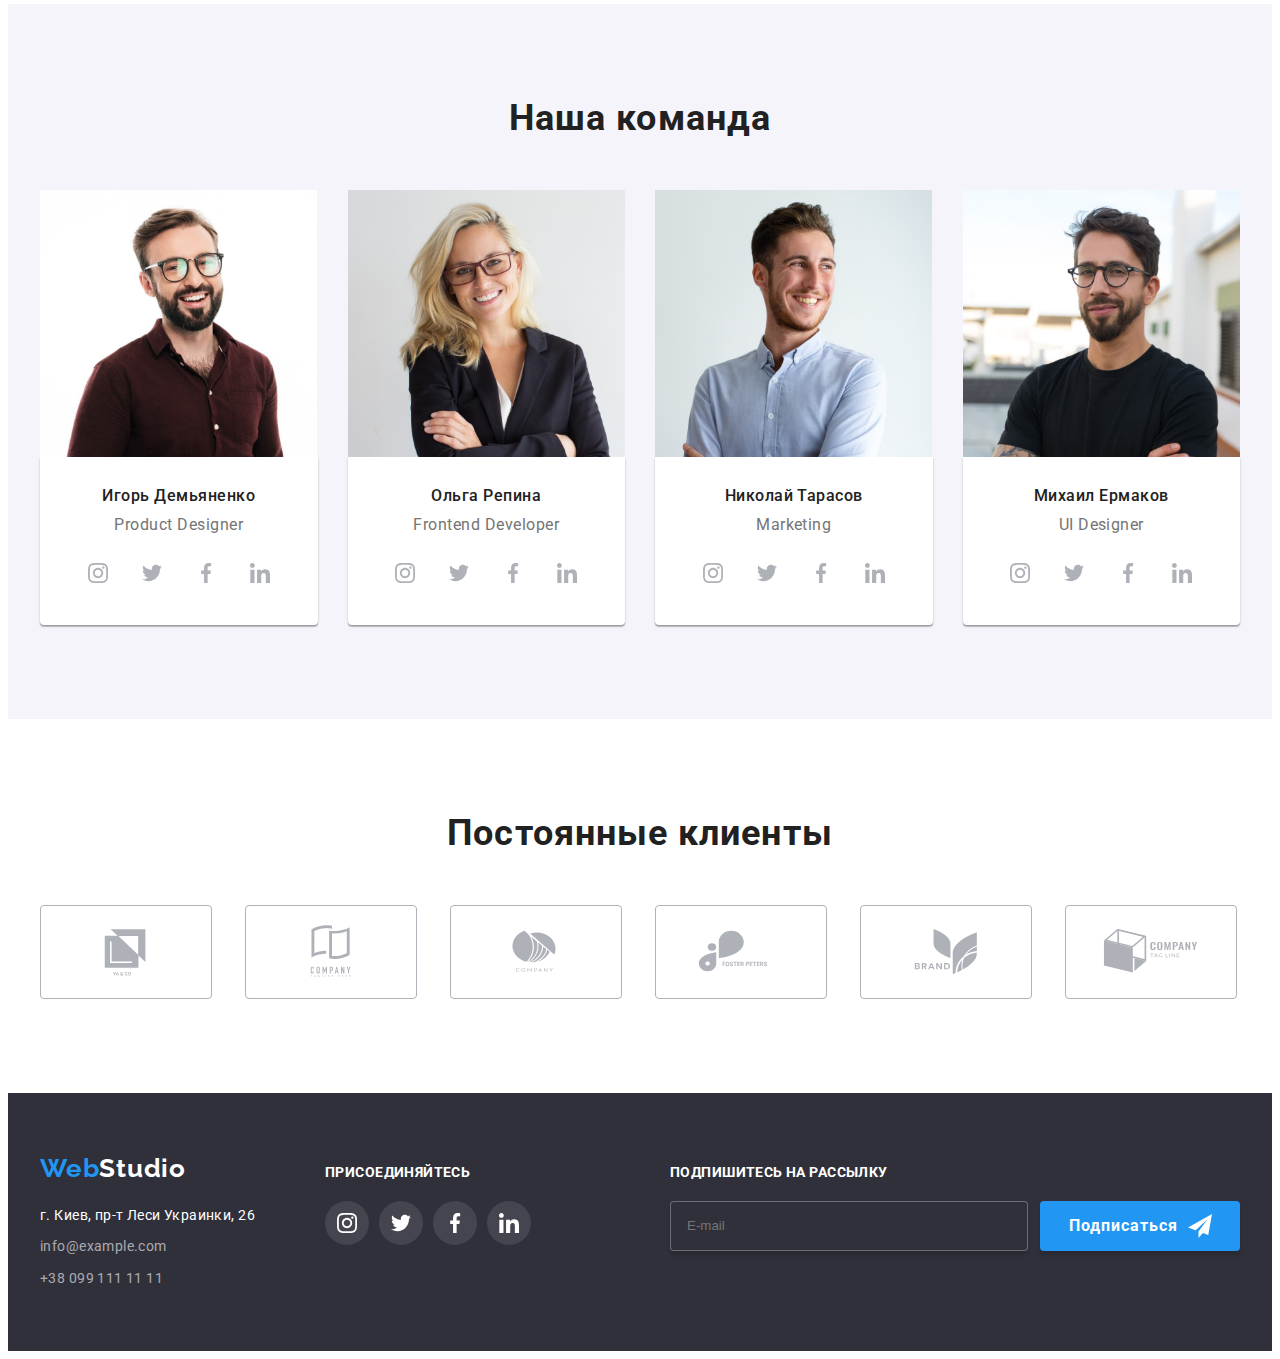
==== commit 2b6d6fb5: "correct mistakes" ====
--- a/index.html
+++ b/index.html
@@ -105,7 +105,7 @@
     </header> 
     <main>
         <section class="hero">
-        <div class="container hero__container">
+        <div class="container">
           <h1 class="hero__title">
             Эффективные решения <br />
             для вашего бизнеса
@@ -577,7 +577,7 @@
             </ul>
           </address>
         </div>
-        <div class="footer-section ">
+        <div class="footer-section">
           <span class="footer-section__text footer-section__text--margin">присоединяйтесь</span>
           <ul class="footer-social-list">
             <li class="footer-social-list__item">
@@ -611,7 +611,7 @@
           </ul>
         </div>
       </div>
-        <div class="footer-section">
+        <div class="footer-form-section">
           <p class="footer-section__text">Подпишитесь на рассылку</p>
           <form class="footer-form">
             <input
--- a/css/main.min.css
+++ b/css/main.min.css
@@ -1,2 +1,2 @@
-:root{--primary-text-color: #757575;--title-text-color: #212121;--accent-color: #2196f3;--additional-color: #ffffff;--contact-color: #757575;--backfound-footer-color: #2f303a}.visually__hidden{position:absolute;clip:rect(0 0 0 0);width:1px;height:1px;margin:-1px}p,h1,h2,h3{margin:0}ul{margin:0;padding:0;list-style:none}a{text-decoration:none}img{display:block;max-width:100%;height:auto}body{background-color:#ffffff;color:var(--primary-text-color);font-family:"Roboto", sans-serif}.container{width:100%;margin-left:auto;margin-right:auto;padding-left:15px;padding-right:15px}@media screen and (min-width: 480px){.container{width:448px}}@media screen and (min-width: 768px){.container{width:768px}}@media screen and (min-width: 1200px){.container{width:1200px}}.logo{display:block;font-family:"Raleway", sans-serif;font-weight:700;font-size:24px;line-height:1.16;text-align:center;letter-spacing:0.03em;color:#2196F3}@media screen and (min-width: 1200px){.logo{text-align:start;font-size:26px;line-height:1.19}}.logo__dark{color:#000000}.logo__light{color:#ffffff}.section{padding-top:60px;padding-bottom:60px}@media screen and (min-width: 1200px){.section{padding-top:94px;padding-bottom:94px}}.button{border:transparent;font-family:inherit;font-weight:700;font-size:16px;line-height:1.87;-webkit-box-align:center;-ms-flex-align:center;align-items:center;text-align:center;-webkit-box-pack:center;-ms-flex-pack:center;justify-content:center;letter-spacing:0.06em;border-radius:4px;cursor:pointer;color:var(--additional-color);background-color:var(--accent-color);-webkit-box-shadow:0px 4px 4px rgba(0,0,0,0.15);box-shadow:0px 4px 4px rgba(0,0,0,0.15)}.advantages__title,.footer-section__text{font-weight:700;font-size:14px;line-height:1.14;letter-spacing:0.03em;text-transform:uppercase}.header__container,.navigation,.contacts__link,.advantages__borber,.footer-social-list__link,.form-checkbox__text,.form-checkbox__text span{display:-webkit-box;display:-ms-flexbox;display:flex;-webkit-box-align:center;-ms-flex-align:center;align-items:center}.header{border-bottom:1px solid #ececec}.header__container .logo{margin-right:93px}.site-nav{display:none}@media screen and (min-width: 768px){.site-nav{display:-webkit-box;display:-ms-flexbox;display:flex}}.site-nav__item+.site-nav__item{margin-left:40px}.contacts{display:-webkit-box;display:-ms-flexbox;display:flex;margin-left:auto}@media screen and (min-width: 768px){.site-nav__link{display:block;font-weight:500;font-size:12px;line-height:1.16;letter-spacing:0.02em;color:#757575;padding-top:32px;padding-bottom:32px;-webkit-transition-property:color;transition-property:color;-webkit-transition-duration:250ms;transition-duration:250ms;-webkit-transition-timing-function:cubic-bezier(0.4, 0, 0.2, 1);transition-timing-function:cubic-bezier(0.4, 0, 0.2, 1)}.site-nav__link:hover,.site-nav__link:focus{color:var(--accent-color)}}@media screen and (min-width: 1200px){.site-nav__link{font-weight:500;font-size:14px;line-height:1.14;letter-spacing:0.02em;color:var(--title-text-color)}}.site-nav__link--current{color:var(--accent-color);position:relative;-webkit-transition-property:color;transition-property:color;-webkit-transition-duration:250ms;transition-duration:250ms;-webkit-transition-timing-function:cubic-bezier(0.4, 0, 0.2, 1);transition-timing-function:cubic-bezier(0.4, 0, 0.2, 1)}.site-nav__link--current::after{content:"";display:block;width:100%;height:4px;background:#2196f3;border-radius:2px;position:absolute;left:0px;bottom:-1px}.contacts{display:none}@media screen and (min-width: 768px){.contacts{display:block}}@media screen and (min-width: 1200px){.contacts{display:-webkit-box;display:-ms-flexbox;display:flex;-webkit-box-align:center;-ms-flex-align:center;align-items:center}}@media screen and (min-width: 768px){.contacts__item+.contacts__item{margin-top:10px}}@media screen and (min-width: 1200px){.contacts__item+.contacts__item{margin-top:0}}@media screen and (min-width: 1200px){.contacts__item{display:block}.contacts__item:first-child{margin-right:50px}}.contacts__link{font-family:"Roboto", sans-serif;font-weight:500;font-size:14px;line-height:1.14;letter-spacing:0.02em;color:var(--contact-color);fill:var(--contact-color);-webkit-transition-property:color;transition-property:color;-webkit-transition-duration:250ms;transition-duration:250ms;-webkit-transition-timing-function:cubic-bezier(0.4, 0, 0.2, 1);transition-timing-function:cubic-bezier(0.4, 0, 0.2, 1)}.contacts__link:hover,.contacts__link:focus{color:var(--accent-color);fill:currentColor}.contacts__icon{margin-right:10px}.mob__btn--close,.mob__btn--open{max-width:40px;height:40px;display:block;margin-left:auto;-webkit-box-align:center;-ms-flex-align:center;align-items:center;background-color:transparent;border:none}@media screen and (min-width: 768px){.mob__btn--close,.mob__btn--open{display:none}}.mob-menu{position:fixed;background-color:#ffffff;z-index:1;width:100vw;height:100vh;overflow:auto;top:0;left:0;padding-top:10px;padding-bottom:48px}.mob-menu .container{height:100%;display:-webkit-box;display:-ms-flexbox;display:flex;-webkit-box-orient:vertical;-webkit-box-direction:normal;-ms-flex-direction:column;flex-direction:column;-webkit-box-pack:justify;-ms-flex-pack:justify;justify-content:space-between}@media screen and (min-width: 768px){.mob-menu{display:none}}.mob-icon{display:block;-webkit-box-pack:center;-ms-flex-pack:center;justify-content:center;-webkit-box-align:center;-ms-flex-align:center;align-items:center;-webkit-transition-property:fill;transition-property:fill;-webkit-transition-duration:250ms;transition-duration:250ms;-webkit-transition-timing-function:cubic-bezier(0.4, 0, 0.2, 1);transition-timing-function:cubic-bezier(0.4, 0, 0.2, 1)}.mob-icon:hover,.mob-icon:focus{fill:var(--accent-color)}.mob-nav__link{font-weight:500;font-size:40px;line-height:1.17;text-align:center;letter-spacing:0.02em;color:var(--title-text-color)}.mob-nav__item:not(last-child),.mob-contacts__item:not(last-child){margin-bottom:32px}.mob-contacts{margin-bottom:64px}.mob-soc-list{display:-webkit-box;display:-ms-flexbox;display:flex}.mob-tel{margin-bottom:32px;font-size:34px;line-height:1.17;letter-spacing:0.02em;color:#2196F3}.mob-mail{font-weight:500;font-size:24px;line-height:1.16;letter-spacing:0.02em;color:#757575}.mob-soc-list__item{font-weight:500;font-size:18px;line-height:1.22;letter-spacing:0.02em}.mob-soc-list__item:not(:first-child){border-left:1px solid rgba(33,33,33,0.2)}.mob-soc-list__link{color:var(--accent-color);font-weight:500;font-size:18px;line-height:1.22;letter-spacing:0.02em;padding-right:10px;padding-left:10px}.current{color:var(--accent-color)}.section__tittle{font-weight:bold;font-size:28px;line-height:1.17;text-align:center;letter-spacing:0.03em;color:#212121}@media screen and (min-width: 1200px){.section__tittle{margin-bottom:50px;font-weight:700;font-size:36px;line-height:1.16;text-align:center}}.section__tittle{margin-bottom:30px}@media screen and (min-width: 1200px){.section__tittle{margin-bottom:50px}}.hero__container{background-color:#2f303a;background-image:-webkit-gradient(linear, left top, left bottom, from(rgba(47,48,58,0.4)), to(rgba(47,48,58,0.4))),url(../images/header-tel.jpg);background-image:linear-gradient(rgba(47,48,58,0.4), rgba(47,48,58,0.4)),url(../images/header-tel.jpg);background-repeat:no-repeat;background-position:center;background-size:cover;max-width:1600px;margin-left:auto;margin-right:auto;padding-top:118px;padding-bottom:118px;text-align:center}@media (min-device-pixel-ratio: 2), (-webkit-min-device-pixel-ratio: 2), (min-resolution: 192dpi), (min-resolution: 2dppx){.hero__container{background-image:-webkit-gradient(linear, left top, left bottom, from(rgba(25,28,38,0.2)), to(rgba(25,28,38,0.2))),url(../images/header-tel-2x.jpg);background-image:linear-gradient(rgba(25,28,38,0.2), rgba(25,28,38,0.2)),url(../images/header-tel-2x.jpg)}}@media screen and (min-width: 768px){.hero__container{background-image:-webkit-gradient(linear, left top, left bottom, from(rgba(47,48,58,0.4)), to(rgba(47,48,58,0.4))),url(../images/header-tab.jpg);background-image:linear-gradient(rgba(47,48,58,0.4), rgba(47,48,58,0.4)),url(../images/header-tab.jpg)}}@media screen and (min-width: 768px) and (min-device-pixel-ratio: 2), screen and (min-width: 768px) and (-webkit-min-device-pixel-ratio: 2), screen and (min-width: 768px) and (min-resolution: 192dpi), screen and (min-width: 768px) and (min-resolution: 2dppx){.hero__container{background-image:-webkit-gradient(linear, left top, left bottom, from(rgba(25,28,38,0.2)), to(rgba(25,28,38,0.2))),url(../images/header-tab-2x.jpg);background-image:linear-gradient(rgba(25,28,38,0.2), rgba(25,28,38,0.2)),url(../images/header-tab-2x.jpg)}}@media screen and (min-width: 1200px){.hero__container{background-image:-webkit-gradient(linear, left top, left bottom, from(rgba(47,48,58,0.4)), to(rgba(47,48,58,0.4))),url(../images/header-desk.jpg);background-image:linear-gradient(rgba(47,48,58,0.4), rgba(47,48,58,0.4)),url(../images/header-desk.jpg)}}@media screen and (min-width: 1200px) and (min-device-pixel-ratio: 2), screen and (min-width: 1200px) and (-webkit-min-device-pixel-ratio: 2), screen and (min-width: 1200px) and (min-resolution: 192dpi), screen and (min-width: 1200px) and (min-resolution: 2dppx){.hero__container{background-image:-webkit-gradient(linear, left top, left bottom, from(rgba(25,28,38,0.2)), to(rgba(25,28,38,0.2))),url(../images/header-desk-2x.jpg);background-image:linear-gradient(rgba(25,28,38,0.2), rgba(25,28,38,0.2)),url(../images/header-desk-2x.jpg)}}.hero__title{margin-bottom:30px;font-weight:900;font-size:26px;line-height:1.61;text-align:center;letter-spacing:0.06em;text-transform:uppercase;color:var(--additional-color)}@media screen and (min-width: 1200px){.hero__title{font-size:44px;line-height:1.36}}.hero__button{height:50px;min-width:200px;padding-top:10px;padding-bottom:10px;padding-right:32px;padding-left:32px;-webkit-transition-property:background-color;transition-property:background-color;-webkit-transition-duration:250ms;transition-duration:250ms;-webkit-transition-timing-function:cubic-bezier(0.4, 0, 0.2, 1);transition-timing-function:cubic-bezier(0.4, 0, 0.2, 1)}.hero__button:hover,.hero__button:focus{background-color:#188ce8}@media screen and (min-width: 768px){.advantages{display:-webkit-box;display:-ms-flexbox;display:flex;-ms-flex-wrap:wrap;flex-wrap:wrap;margin-left:-30px}}@media screen and (min-width: 768px){.advantages__item{width:calc( 100% / 2 - 30px);margin-left:30px}}@media screen and (min-width: 1200px){.advantages__item{width:calc( 100% / 4 - 30px);margin-left:30px}}.advantages__borber{margin-bottom:30px;max-width:450px;height:120px;background-color:#f5f4fa;border-radius:4px;-webkit-box-pack:center;-ms-flex-pack:center;justify-content:center}@media screen and (min-width: 768px){.advantages__borber{height:120px;max-width:354px}}.advantages__title{margin-bottom:10px;display:-webkit-box;display:-ms-flexbox;display:flex;-webkit-box-pack:center;-ms-flex-pack:center;justify-content:center;-webkit-box-align:center;-ms-flex-align:center;align-items:center;color:var(--title-text-color)}@media screen and (min-width: 768px){.advantages__title{-webkit-box-pack:start;-ms-flex-pack:start;justify-content:flex-start}}.advantages__text{font-weight:400;font-size:14px;line-height:1.71;letter-spacing:0.03em;color:var(--primary-text-color);margin-bottom:30px}@media screen and (min-width: 1200px){.advantages__text{margin-bottom:0px}}@media screen and (min-width: 768px){.advantages__text--margin{margin-bottom:0px}}.advantages__icon{fill:currentColor}.section--no-pading-top{display:none}@media screen and (min-width: 1200px){.section--no-pading-top{display:block;padding-top:0px}}.works{display:-webkit-box;display:-ms-flexbox;display:flex;margin-left:-30px}.works__item{width:calc(100% / 3 - 30px);margin-left:30px}.works__thumb{position:relative}.works__text{height:70px;display:-webkit-box;display:-ms-flexbox;display:flex;-webkit-box-align:center;-ms-flex-align:center;align-items:center;-webkit-box-pack:center;-ms-flex-pack:center;justify-content:center;position:absolute;bottom:0;left:0;color:var(--additional-color);background-color:rgba(47,48,58,0.8);width:100%;font-weight:700;font-size:14px;line-height:1.14;letter-spacing:0.03em;text-transform:uppercase}.section--background-color{background-color:#f5f4fa}@media screen and (min-width: 768px){.team{display:-webkit-box;display:-ms-flexbox;display:flex;-ms-flex-wrap:wrap;flex-wrap:wrap;margin-left:-30px;margin-bottom:-30px}}.team__item{margin-bottom:30px}@media screen and (min-width: 768px){.team__item{width:calc( 100% / 2 - 30px);margin-left:30px}}@media screen and (min-width: 1200px){.team__item{width:calc( 100% / 4 - 30px)}}.team__tittle{margin-bottom:10px;font-weight:500;font-size:16px;line-height:1.18;text-align:center;letter-spacing:0.03em;color:var(--title-text-color)}.team__text{font-size:16px;line-height:1.18;text-align:center;letter-spacing:0.03em;color:var(--primary-text-color);margin-bottom:16px}.team__border{-webkit-box-flex:1;-ms-flex-positive:1;flex-grow:1;background:#ffffff;-webkit-box-shadow:0px 1px 3px rgba(0,0,0,0.12),0px 1px 1px rgba(0,0,0,0.14),0px 2px 1px rgba(0,0,0,0.2);box-shadow:0px 1px 3px rgba(0,0,0,0.12),0px 1px 1px rgba(0,0,0,0.14),0px 2px 1px rgba(0,0,0,0.2);border-radius:0px 0px 4px 4px;padding-top:30px;padding-bottom:30px}.social-list{display:-webkit-box;display:-ms-flexbox;display:flex;-webkit-box-pack:center;-ms-flex-pack:center;justify-content:center}.social-list__icon{fill:currentColor}.social-list__link{width:44px;height:44px;background-color:#ffffff;border-radius:50%;display:-webkit-box;display:-ms-flexbox;display:flex;-webkit-box-pack:center;-ms-flex-pack:center;justify-content:center;-webkit-box-align:center;-ms-flex-align:center;align-items:center;color:#afb1b8;-webkit-transition-property:color, background-color;transition-property:color, background-color;-webkit-transition-duration:250ms;transition-duration:250ms;-webkit-transition-timing-function:cubic-bezier(0.4, 0, 0.2, 1);transition-timing-function:cubic-bezier(0.4, 0, 0.2, 1)}.social-list__link:hover,.social-list__link:focus{background-color:var(--accent-color);color:var(--additional-color)}.social-list__item+.social-list__item{margin-left:10px}.customers{display:-webkit-box;display:-ms-flexbox;display:flex;-ms-flex-wrap:wrap;flex-wrap:wrap;-webkit-box-align:center;-ms-flex-align:center;align-items:center;margin-left:-30px;margin-bottom:-30px}.customers__link{border:1px solid #afb1b8;border-radius:4px;display:-webkit-box;display:-ms-flexbox;display:flex;-webkit-box-align:center;-ms-flex-align:center;align-items:center;-webkit-box-pack:center;-ms-flex-pack:center;justify-content:center;max-width:210px;height:92px;fill:#afb1b8;-webkit-transition-property:border-color, fill;transition-property:border-color, fill;-webkit-transition-duration:250ms;transition-duration:250ms;-webkit-transition-timing-function:cubic-bezier(0.4, 0, 0.2, 1);transition-timing-function:cubic-bezier(0.4, 0, 0.2, 1)}.customers__link:hover,.customers__link:focus{border-color:var(--accent-color);fill:var(--accent-color)}@media screen and (min-width: 768px){.customers__link{max-width:226px;height:92px}}@media screen and (min-width: 1200px){.customers__link{width:170px;height:92px}}.customers__item+.customers__item{margin-left:30px}.customers__item{width:calc( 100% / 2 - 30px);margin-left:30px;margin-bottom:30px}@media screen and (min-width: 768px){.customers__item{width:calc( 100% / 3 - 30px);margin-left:30px;margin-bottom:30px}}@media screen and (min-width: 1200px){.customers__item{width:calc( 100% / 6 - 30px)}}.footer{background-color:var(--backfound-footer-color);padding-top:60px;padding-bottom:60px}.footer__container{text-align:center}@media screen and (min-width: 1200px){.footer__container{display:-webkit-box;display:-ms-flexbox;display:flex;-webkit-box-align:baseline;-ms-flex-align:baseline;align-items:baseline;-webkit-box-pack:justify;-ms-flex-pack:justify;justify-content:space-between}}@media screen and (min-width: 1200px) and (min-width: 1200px){.footer__container{text-align:start}}@media screen and (min-width: 768px){.footer__tab{display:-webkit-box;display:-ms-flexbox;display:flex;-webkit-box-pack:justify;-ms-flex-pack:justify;justify-content:space-between;padding-right:75px;padding-left:75px}}@media screen and (min-width: 1200px){.footer__tab{display:-webkit-box;display:-ms-flexbox;display:flex;-webkit-box-align:baseline;-ms-flex-align:baseline;align-items:baseline;padding-right:0;padding-left:0}}.footer .logo{margin-bottom:20px}.address{font-style:normal;margin-bottom:9px}.adress--color{color:var(--additional-color)}.address-list__link:not(:last-child){display:block;margin-bottom:9px}.address-list__link{display:block;font-family:inherit;font-size:14px;line-height:1.71;letter-spacing:0.03em;color:rgba(255,255,255,0.6);-webkit-transition-property:color;transition-property:color;-webkit-transition-duration:250ms;transition-duration:250ms;-webkit-transition-timing-function:cubic-bezier(0.4, 0, 0.2, 1);transition-timing-function:cubic-bezier(0.4, 0, 0.2, 1);-webkit-transition-delay:0s;transition-delay:0s}.address-list__link:hover,.address-list__link:focus{color:var(--accent-color)}@media screen and (min-width: 1200px){.footer__address{margin-right:70px;-webkit-box-flex:1;-ms-flex-positive:1;flex-grow:1}}@media screen and (min-width: 768px){.footer-section+.footer-section{margin-left:93px}}.footer-section__text{margin-top:60px;display:block;margin-bottom:20px;color:var(--additional-color)}@media screen and (min-width: 768px){.footer-section__text--margin{margin-top:0}}.footer-social-list{display:-webkit-box;display:-ms-flexbox;display:flex;-webkit-box-pack:center;-ms-flex-pack:center;justify-content:center}.footer-social-list__item+.footer-social-list__item{margin-left:10px}.footer-social-list__link{width:44px;height:44px;background-color:rgba(255,255,255,0.1);border-radius:50%;-webkit-box-pack:center;-ms-flex-pack:center;justify-content:center;color:var(--additional-color);-webkit-transition-property:color, background-color;transition-property:color, background-color;-webkit-transition-duration:250ms;transition-duration:250ms;-webkit-transition-timing-function:cubic-bezier(0.4, 0, 0.2, 1);transition-timing-function:cubic-bezier(0.4, 0, 0.2, 1)}.footer-social-list__link:hover,.footer-social-list__link:focus{background-color:var(--accent-color);color:var(--additional-color)}.footer-social-list__icon{fill:currentColor}@media screen and (min-width: 1200px){.footer-form{display:-webkit-box;display:-ms-flexbox;display:flex;-webkit-box-pack:justify;-ms-flex-pack:justify;justify-content:space-between}}.footer-form__email{width:100%;height:50px;padding:15px 16px;border:1px solid rgba(255,255,255,0.3);-webkit-box-sizing:border-box;box-sizing:border-box;-webkit-box-shadow:0px 4px 4px rgba(0,0,0,0.15);box-shadow:0px 4px 4px rgba(0,0,0,0.15);border-radius:4px;background-color:var(--backfound-footer-color);outline:none;margin-bottom:20px;-webkit-transition-property:border-color;transition-property:border-color;-webkit-transition-duration:250ms;transition-duration:250ms;-webkit-transition-timing-function:cubic-bezier(0.4, 0, 0.2, 1);transition-timing-function:cubic-bezier(0.4, 0, 0.2, 1)}.footer-form__email:focus{border-color:var(--accent-color)}@media screen and (min-width: 768px){.footer-form__email{max-width:450px}}@media screen and (min-width: 1200px){.footer-form__email{min-width:358px;margin-bottom:o}}.footer-form__icon{margin-left:10px}.footer-form__button{margin-left:auto;margin-right:auto;min-width:200px;height:50px;display:-webkit-box;display:-ms-flexbox;display:flex;padding-top:10px;padding-bottom:10px;padding-left:29px;padding-right:28px;-webkit-transition-property:background-color, -webkit-box-shadow, -webkit-box-shadow;transition-property:background-color, -webkit-box-shadow, -webkit-box-shadow;transition-property:background-color, box-shadow, box-shadow;transition-property:background-color, box-shadow, box-shadow, -webkit-box-shadow, -webkit-box-shadow;-webkit-transition-duration:250ms;transition-duration:250ms;-webkit-transition-timing-function:cubic-bezier(0.4, 0, 0.2, 1);transition-timing-function:cubic-bezier(0.4, 0, 0.2, 1)}.footer-form__button:focus{background-color:#188ce8;-webkit-box-shadow:0px 4px 4px rgba(0,0,0,0.15);box-shadow:0px 4px 4px rgba(0,0,0,0.15)}@media screen and (min-width: 1200px){.footer-form__button{margin-left:12px}}.section__gallery{padding-bottom:50px}.portfolio-filter{display:-webkit-box;display:-ms-flexbox;display:flex;-ms-flex-wrap:wrap;flex-wrap:wrap;width:calc( 100% /2 -16px);margin-bottom:50px}@media screen and (min-width: 768px){.portfolio-filter{-webkit-box-pack:center;-ms-flex-pack:center;justify-content:center}}.portfolio-filter__button{padding-top:6px;padding-bottom:6px;padding-right:22px;padding-left:22px;font-family:inherit;font-weight:500;font-size:16px;line-height:26px;text-align:center;letter-spacing:0.03em;color:#212121;background-color:#f5f4fa;border-radius:4px;border:none;cursor:pointer;-webkit-transition-property:color, background-color, -webkit-box-shadow;transition-property:color, background-color, -webkit-box-shadow;transition-property:color, background-color, box-shadow;transition-property:color, background-color, box-shadow, -webkit-box-shadow;-webkit-transition-duration:250ms;transition-duration:250ms;-webkit-transition-timing-function:cubic-bezier(0.4, 0, 0.2, 1);transition-timing-function:cubic-bezier(0.4, 0, 0.2, 1)}.portfolio-filter__button:hover,.portfolio-filter__button:focus{background-color:var(--accent-color);color:var(--additional-color);-webkit-box-shadow:0px 3px 1px rgba(0,0,0,0.1),0px 1px 2px rgba(0,0,0,0.08),0px 2px 2px rgba(0,0,0,0.12);box-shadow:0px 3px 1px rgba(0,0,0,0.1),0px 1px 2px rgba(0,0,0,0.08),0px 2px 2px rgba(0,0,0,0.12)}.portfolio-filter__item+.portfolio-filter__item{margin-left:8px}.portfolio-filter__item:nth-last-child(2){margin-left:0}@media screen and (min-width: 768px){.portfolio-filter__item:nth-last-child(2){margin-left:8px}}.portfolio-filter__item:nth-child(-n+3){margin-bottom:15px}@media screen and (min-width: 768px){.gallery{display:-webkit-box;display:-ms-flexbox;display:flex;-ms-flex-wrap:wrap;flex-wrap:wrap;margin-left:-30px;margin-bottom:-30px}}.gallery__item{margin-bottom:30px}@media screen and (min-width: 768px){.gallery__item{width:calc(100% / 2 - 30px);margin-left:30px}}@media screen and (min-width: 1200px){.gallery__item{width:calc(100% / 3 - 30px)}}.gallery__overlay{position:relative;overflow:hidden}.gallery__link{display:block;-webkit-transition-property:background-color, -webkit-box-shadow;transition-property:background-color, -webkit-box-shadow;transition-property:background-color, box-shadow;transition-property:background-color, box-shadow, -webkit-box-shadow;-webkit-transition-duration:250ms;transition-duration:250ms;-webkit-transition-timing-function:cubic-bezier(0.4, 0, 0.2, 1);transition-timing-function:cubic-bezier(0.4, 0, 0.2, 1)}.gallery__link:hover,.gallery__link:focus{background:#ffffff;-webkit-box-shadow:0px 1px 1px rgba(0,0,0,0.12),0px 4px 4px rgba(0,0,0,0.06),1px 4px 6px rgba(0,0,0,0.16);box-shadow:0px 1px 1px rgba(0,0,0,0.12),0px 4px 4px rgba(0,0,0,0.06),1px 4px 6px rgba(0,0,0,0.16)}.gallery--top-text{position:absolute;top:0;right:0;padding-right:24px;padding-left:24px;padding-top:63px;font-size:18px;line-height:1.55;letter-spacing:0.03em;color:var(--additional-color);background-color:rgba(33,150,243,0.9);height:100%;-webkit-transform:translateY(100%);transform:translateY(100%);-webkit-transition-property:-webkit-transform;transition-property:-webkit-transform;transition-property:transform;transition-property:transform, -webkit-transform;-webkit-transition-duration:250ms;transition-duration:250ms;-webkit-transition-timing-function:cubic-bezier(0.4, 0, 0.2, 1);transition-timing-function:cubic-bezier(0.4, 0, 0.2, 1)}.gallery__link:hover .gallery--top-text,.gallery__link:focus .gallery--top-text{-webkit-transform:translateY(0);transform:translateY(0)}.gallery__text{margin-bottom:4px;font-weight:700;font-size:18px;line-height:2;letter-spacing:0.06em;color:var(--title-text-color)}.gallery__filter{font-size:16px;line-height:1.87;letter-spacing:0.03em;color:var(--primary-text-color)}.gallery__border{height:100%;-webkit-box-flex:1;-ms-flex-positive:1;flex-grow:1;background:#ffffff;border:1px solid #eeeeee;-webkit-box-sizing:border-box;box-sizing:border-box;padding-left:24px;padding-right:24px;padding-top:20px;padding-bottom:20px}.backdrop{width:100vw;height:100vh;background-color:rgba(0,0,0,0.2);position:fixed;top:0;left:0;-webkit-transition:opacity 250ms, visibility 250ms;transition:opacity 250ms, visibility 250ms}.modal{width:100%;min-height:581px;padding:40px;background-color:#ffffff;-webkit-box-shadow:0px 1px 3px rgba(0,0,0,0.12),0px 1px 1px rgba(0,0,0,0.14),0px 2px 1px rgba(0,0,0,0.2);box-shadow:0px 1px 3px rgba(0,0,0,0.12),0px 1px 1px rgba(0,0,0,0.14),0px 2px 1px rgba(0,0,0,0.2);border-radius:4px;position:absolute;top:50%;left:50%;-webkit-transform:translate(-50%, -50%) rotate(0) scale(1);transform:translate(-50%, -50%) rotate(0) scale(1);-webkit-transition:-webkit-transform 500ms;transition:-webkit-transform 500ms;transition:transform 500ms;transition:transform 500ms, -webkit-transform 500ms}@media screen and (min-width: 480px){.modal{width:450px}}@media screen and (min-width: 768px){.modal{width:450px}}@media screen and (min-width: 1200px){.modal{width:528px}}.backdrop.is-hidden .modal{-webkit-transform:rotate(180deg) scale(3);transform:rotate(180deg) scale(3)}.modal__close-button{width:30px;height:30px;border-radius:50%;background-color:#ffffff;border:1px solid rgba(0,0,0,0.1);-webkit-box-sizing:border-box;box-sizing:border-box;fill:#000000;display:block;-webkit-box-align:center;-ms-flex-align:center;align-items:center;cursor:pointer;position:absolute;top:8px;right:10px;-webkit-transition-property:fill;transition-property:fill;-webkit-transition-duration:250ms;transition-duration:250ms;-webkit-transition-timing-function:cubic-bezier(0.4, 0, 0.2, 1);transition-timing-function:cubic-bezier(0.4, 0, 0.2, 1)}.modal__close-button:hover,.modal__close-button:focus{fill:var(--accent-color)}.is-hidden{opacity:0;pointer-events:none;visibility:hidden}.modal-form__field{margin-bottom:10px}.modal__tittle{margin-bottom:12px;font-weight:700;font-size:20px;line-height:1.15;text-align:center;letter-spacing:0.03em;color:var(--title-text-color)}.modal-form__input{padding-left:42px;width:100%;height:40px;border:1px solid rgba(33,33,33,0.2);-webkit-box-sizing:border-box;box-sizing:border-box;border-radius:4px;outline:none;-webkit-transition-property:border-color, fill;transition-property:border-color, fill;-webkit-transition-duration:250ms;transition-duration:250ms;-webkit-transition-timing-function:cubic-bezier(0.4, 0, 0.2, 1);transition-timing-function:cubic-bezier(0.4, 0, 0.2, 1)}.modal-form__input:focus{border-color:var(--accent-color)}.modal-form__input:focus+.modal-form__icon{fill:var(--accent-color)}.modal-form__label{display:block;margin-bottom:4px;font-family:Roboto;font-style:normal;font-weight:normal;font-size:12px;line-height:14px;letter-spacing:0.01em;color:#757575}.form-textarea{margin-bottom:20px}.form-textarea__text{width:100%;height:120px;padding:12px 16px;resize:none;border:1px solid rgba(33,33,33,0.2);-webkit-box-sizing:border-box;box-sizing:border-box;border-radius:4px}.form-textarea__text::-webkit-input-placeholder{font-size:14px;line-height:1.14;letter-spacing:0.01em;color:rgba(117,117,117,0.5)}.form-textarea__text:-ms-input-placeholder{font-size:14px;line-height:1.14;letter-spacing:0.01em;color:rgba(117,117,117,0.5)}.form-textarea__text::-ms-input-placeholder{font-size:14px;line-height:1.14;letter-spacing:0.01em;color:rgba(117,117,117,0.5)}.form-textarea__text::placeholder{font-size:14px;line-height:1.14;letter-spacing:0.01em;color:rgba(117,117,117,0.5)}.modal-form__input-wrap{position:relative}.modal-form__icon{position:absolute;left:15px;top:50%;-webkit-transform:translateY(-50%);transform:translateY(-50%)}.form-checkbox__text{font-size:12px;line-height:1.16;letter-spacing:0.03em;color:#757575;-webkit-box-pack:center;-ms-flex-pack:center;justify-content:center}@media screen and (min-width: 1200px){.form-checkbox__text{font-size:14px;line-height:1.71}}.form-checkbox__text span{width:16px;height:16px;border:2px solid #212121;border-radius:2px;margin-right:9px;-webkit-box-pack:center;-ms-flex-pack:center;justify-content:center}.form-checkbox__icon{fill:transparent}.form-checkbox__input:checked+.form-checkbox__text>span{background-color:var(--accent-color);border:none}.form-checkbox__input:checked+.form-checkbox__text .form-checkbox__icon{fill:var(--additional-color)}.form-checkbox__condition{color:var(--accent-color);text-decoration:underline;margin-right:2px}.form-button-div{-webkit-box-pack:center;-ms-flex-pack:center;justify-content:center;display:-webkit-box;display:-ms-flexbox;display:flex;margin-top:30px}.modal-form__button{width:200px;height:50px;-webkit-transition-property:fill;transition-property:fill;-webkit-transition-duration:250ms;transition-duration:250ms;-webkit-transition-timing-function:cubic-bezier(0.4, 0, 0.2, 1);transition-timing-function:cubic-bezier(0.4, 0, 0.2, 1)}.modal-form__button:focus{background-color:#188ce8;-webkit-box-shadow:0px 4px 4px rgba(0,0,0,0.15);box-shadow:0px 4px 4px rgba(0,0,0,0.15);border-radius:4px}
+:root{--primary-text-color: #757575;--title-text-color: #212121;--accent-color: #2196f3;--additional-color: #ffffff;--contact-color: #757575;--backfound-footer-color: #2f303a}.visually__hidden{position:absolute;clip:rect(0 0 0 0);width:1px;height:1px;margin:-1px}p,h1,h2,h3{margin:0}ul{margin:0;padding:0;list-style:none}a{text-decoration:none}img{display:block;max-width:100%;height:auto}body{background-color:#ffffff;color:var(--primary-text-color);font-family:"Roboto", sans-serif}.container{width:100%;margin-left:auto;margin-right:auto;padding-left:15px;padding-right:15px}@media screen and (min-width: 480px){.container{width:448px}}@media screen and (min-width: 768px){.container{width:768px}}@media screen and (min-width: 1200px){.container{width:1200px}}.logo{display:block;font-family:"Raleway", sans-serif;font-weight:700;font-size:24px;line-height:1.16;text-align:center;letter-spacing:0.03em;color:#2196F3}@media screen and (min-width: 1200px){.logo{text-align:start;font-size:26px;line-height:1.19}}.logo__dark{color:#000000}.logo__light{color:#ffffff}.section{padding-top:60px;padding-bottom:60px}@media screen and (min-width: 1200px){.section{padding-top:94px;padding-bottom:94px}}.button{border:transparent;font-family:inherit;font-weight:700;font-size:16px;line-height:1.87;-webkit-box-align:center;-ms-flex-align:center;align-items:center;text-align:center;-webkit-box-pack:center;-ms-flex-pack:center;justify-content:center;letter-spacing:0.06em;border-radius:4px;cursor:pointer;color:var(--additional-color);background-color:var(--accent-color);-webkit-box-shadow:0px 4px 4px rgba(0,0,0,0.15);box-shadow:0px 4px 4px rgba(0,0,0,0.15)}.advantages__title,.footer-section__text{font-weight:700;font-size:14px;line-height:1.14;letter-spacing:0.03em;text-transform:uppercase}.header__container,.navigation,.contacts__link,.advantages__borber,.footer-social-list__link,.form-checkbox__text,.form-checkbox__text span{display:-webkit-box;display:-ms-flexbox;display:flex;-webkit-box-align:center;-ms-flex-align:center;align-items:center}.header{padding-top:10px;padding-bottom:10px;border-bottom:1px solid #ececec}@media screen and (min-width: 768px){.header{padding-top:0px;padding-bottom:0px}}@media screen and (min-width: 768px){.header__container .logo{margin-right:93px}}.site-nav{display:none}@media screen and (min-width: 768px){.site-nav{display:-webkit-box;display:-ms-flexbox;display:flex}}.site-nav__item+.site-nav__item{margin-left:40px}.contacts{display:-webkit-box;display:-ms-flexbox;display:flex;margin-left:auto}@media screen and (min-width: 768px){.site-nav__link{display:block;font-weight:500;font-size:12px;line-height:1.16;letter-spacing:0.02em;color:#757575;padding-top:32px;padding-bottom:32px;-webkit-transition-property:color;transition-property:color;-webkit-transition-duration:250ms;transition-duration:250ms;-webkit-transition-timing-function:cubic-bezier(0.4, 0, 0.2, 1);transition-timing-function:cubic-bezier(0.4, 0, 0.2, 1)}.site-nav__link:hover,.site-nav__link:focus{color:var(--accent-color)}}@media screen and (min-width: 1200px){.site-nav__link{font-weight:500;font-size:14px;line-height:1.14;letter-spacing:0.02em;color:var(--title-text-color)}}.site-nav__link--current{color:var(--accent-color);position:relative;-webkit-transition-property:color;transition-property:color;-webkit-transition-duration:250ms;transition-duration:250ms;-webkit-transition-timing-function:cubic-bezier(0.4, 0, 0.2, 1);transition-timing-function:cubic-bezier(0.4, 0, 0.2, 1)}.site-nav__link--current::after{content:"";display:block;width:100%;height:4px;background:#2196f3;border-radius:2px;position:absolute;left:0px;bottom:-1px}.contacts{display:none}@media screen and (min-width: 768px){.contacts{display:block}}@media screen and (min-width: 1200px){.contacts{display:-webkit-box;display:-ms-flexbox;display:flex;-webkit-box-align:center;-ms-flex-align:center;align-items:center}}@media screen and (min-width: 768px){.contacts__item+.contacts__item{margin-top:10px}}@media screen and (min-width: 1200px){.contacts__item+.contacts__item{margin-top:0}}@media screen and (min-width: 1200px){.contacts__item{display:block}.contacts__item:first-child{margin-right:50px}}.contacts__link{font-family:"Roboto", sans-serif;font-weight:500;font-size:14px;line-height:1.14;letter-spacing:0.02em;color:var(--contact-color);fill:var(--contact-color);-webkit-transition-property:color;transition-property:color;-webkit-transition-duration:250ms;transition-duration:250ms;-webkit-transition-timing-function:cubic-bezier(0.4, 0, 0.2, 1);transition-timing-function:cubic-bezier(0.4, 0, 0.2, 1)}.contacts__link:hover,.contacts__link:focus{color:var(--accent-color);fill:currentColor}.contacts__icon{margin-right:10px}.mob__btn--close,.mob__btn--open{max-width:40px;height:40px;display:block;margin-left:auto;-webkit-box-align:center;-ms-flex-align:center;align-items:center;background-color:transparent;border:none}@media screen and (min-width: 768px){.mob__btn--close,.mob__btn--open{display:none}}.mob-menu{position:fixed;background-color:#ffffff;z-index:1;width:100vw;height:100vh;overflow:auto;top:0;left:0;padding-top:10px;padding-bottom:48px}.mob-menu .container{height:100%;display:-webkit-box;display:-ms-flexbox;display:flex;-webkit-box-orient:vertical;-webkit-box-direction:normal;-ms-flex-direction:column;flex-direction:column;-webkit-box-pack:justify;-ms-flex-pack:justify;justify-content:space-between}@media screen and (min-width: 768px){.mob-menu{display:none}}.mob-icon{display:block;-webkit-box-pack:center;-ms-flex-pack:center;justify-content:center;-webkit-box-align:center;-ms-flex-align:center;align-items:center;-webkit-transition-property:fill;transition-property:fill;-webkit-transition-duration:250ms;transition-duration:250ms;-webkit-transition-timing-function:cubic-bezier(0.4, 0, 0.2, 1);transition-timing-function:cubic-bezier(0.4, 0, 0.2, 1)}.mob-icon:hover,.mob-icon:focus{fill:var(--accent-color)}.mob-nav__link{font-weight:500;font-size:40px;line-height:1.17;text-align:center;letter-spacing:0.02em;color:var(--title-text-color)}.mob-nav__item:not(last-child),.mob-contacts__item:not(last-child){margin-bottom:32px}.mob-contacts{margin-bottom:64px}.mob-soc-list{display:-webkit-box;display:-ms-flexbox;display:flex}.mob-tel{margin-bottom:32px;font-size:34px;line-height:1.17;letter-spacing:0.02em;color:#2196F3}.mob-mail{font-weight:500;font-size:24px;line-height:1.16;letter-spacing:0.02em;color:#757575}.mob-soc-list__item{font-weight:500;font-size:18px;line-height:1.22;letter-spacing:0.02em}.mob-soc-list__item:not(:first-child){border-left:1px solid rgba(33,33,33,0.2)}.mob-soc-list__link{color:var(--accent-color);font-weight:500;font-size:18px;line-height:1.22;letter-spacing:0.02em;padding-right:10px;padding-left:10px}.current{color:var(--accent-color)}.section__tittle{font-weight:bold;font-size:28px;line-height:1.17;text-align:center;letter-spacing:0.03em;color:#212121}@media screen and (min-width: 1200px){.section__tittle{margin-bottom:50px;font-weight:700;font-size:36px;line-height:1.16;text-align:center}}.section__tittle{margin-bottom:30px}@media screen and (min-width: 1200px){.section__tittle{margin-bottom:50px}}.hero{background-color:#2f303a;background-image:-webkit-gradient(linear, left top, left bottom, from(rgba(47,48,58,0.4)), to(rgba(47,48,58,0.4))),url(../images/header-tel.jpg);background-image:linear-gradient(rgba(47,48,58,0.4), rgba(47,48,58,0.4)),url(../images/header-tel.jpg);background-repeat:no-repeat;background-position:center;background-size:cover;max-width:1600px;margin-left:auto;margin-right:auto;padding-top:118px;padding-bottom:118px;text-align:center}@media screen and (min-width: 1200px){.hero{padding-top:200px;padding-bottom:200px}}@media (min-device-pixel-ratio: 2), (-webkit-min-device-pixel-ratio: 2), (min-resolution: 192dpi), (min-resolution: 2dppx){.hero{background-image:-webkit-gradient(linear, left top, left bottom, from(rgba(25,28,38,0.2)), to(rgba(25,28,38,0.2))),url(../images/header-tel-2x.jpg);background-image:linear-gradient(rgba(25,28,38,0.2), rgba(25,28,38,0.2)),url(../images/header-tel-2x.jpg)}}@media screen and (min-width: 768px){.hero{background-image:-webkit-gradient(linear, left top, left bottom, from(rgba(47,48,58,0.4)), to(rgba(47,48,58,0.4))),url(../images/hero-img-tab-1x.jpg);background-image:linear-gradient(rgba(47,48,58,0.4), rgba(47,48,58,0.4)),url(../images/hero-img-tab-1x.jpg)}}@media screen and (min-width: 768px) and (min-device-pixel-ratio: 2), screen and (min-width: 768px) and (-webkit-min-device-pixel-ratio: 2), screen and (min-width: 768px) and (min-resolution: 192dpi), screen and (min-width: 768px) and (min-resolution: 2dppx){.hero{background-image:-webkit-gradient(linear, left top, left bottom, from(rgba(25,28,38,0.2)), to(rgba(25,28,38,0.2))),url(../images/hero-img-tab-2x.jpg);background-image:linear-gradient(rgba(25,28,38,0.2), rgba(25,28,38,0.2)),url(../images/hero-img-tab-2x.jpg)}}@media screen and (min-width: 1200px){.hero{background-image:-webkit-gradient(linear, left top, left bottom, from(rgba(47,48,58,0.4)), to(rgba(47,48,58,0.4))),url(../images/header-desk.jpg);background-image:linear-gradient(rgba(47,48,58,0.4), rgba(47,48,58,0.4)),url(../images/header-desk.jpg)}}@media screen and (min-width: 1200px) and (min-device-pixel-ratio: 2), screen and (min-width: 1200px) and (-webkit-min-device-pixel-ratio: 2), screen and (min-width: 1200px) and (min-resolution: 192dpi), screen and (min-width: 1200px) and (min-resolution: 2dppx){.hero{background-image:-webkit-gradient(linear, left top, left bottom, from(rgba(25,28,38,0.2)), to(rgba(25,28,38,0.2))),url(../images/header-desk-2x.jpg);background-image:linear-gradient(rgba(25,28,38,0.2), rgba(25,28,38,0.2)),url(../images/header-desk-2x.jpg)}}.hero__title{margin-bottom:30px;font-weight:900;font-size:26px;line-height:1.61;text-align:center;letter-spacing:0.06em;text-transform:uppercase;color:var(--additional-color)}@media screen and (min-width: 1200px){.hero__title{font-size:44px;line-height:1.36}}.hero__button{height:50px;min-width:200px;padding-top:10px;padding-bottom:10px;padding-right:32px;padding-left:32px;-webkit-transition-property:background-color;transition-property:background-color;-webkit-transition-duration:250ms;transition-duration:250ms;-webkit-transition-timing-function:cubic-bezier(0.4, 0, 0.2, 1);transition-timing-function:cubic-bezier(0.4, 0, 0.2, 1)}.hero__button:hover,.hero__button:focus{background-color:#188ce8}@media screen and (min-width: 768px){.advantages{display:-webkit-box;display:-ms-flexbox;display:flex;-ms-flex-wrap:wrap;flex-wrap:wrap;margin-left:-30px;margin-bottom:-30px}}.advantages__item:not(:last-child){margin-bottom:30px}@media screen and (min-width: 768px){.advantages__item{width:calc( 100% / 2 - 30px);margin-left:30px}}@media screen and (min-width: 1200px){.advantages__item{width:calc( 100% / 4 - 30px);margin-left:30px}}.advantages__borber{margin-bottom:30px;max-width:450px;height:120px;background-color:#f5f4fa;border-radius:4px;-webkit-box-pack:center;-ms-flex-pack:center;justify-content:center}@media screen and (min-width: 768px){.advantages__borber{height:120px;max-width:354px}}.advantages__title{margin-bottom:10px;display:-webkit-box;display:-ms-flexbox;display:flex;-webkit-box-pack:center;-ms-flex-pack:center;justify-content:center;-webkit-box-align:center;-ms-flex-align:center;align-items:center;color:var(--title-text-color)}@media screen and (min-width: 768px){.advantages__title{-webkit-box-pack:start;-ms-flex-pack:start;justify-content:flex-start}}.advantages__text{font-weight:400;font-size:14px;line-height:1.71;letter-spacing:0.03em;color:var(--primary-text-color)}@media screen and (min-width: 1200px){.advantages__text{margin-bottom:0px}}@media screen and (min-width: 768px){.advantages__text--margin{margin-bottom:0px}}.advantages__icon{fill:currentColor}.section--no-pading-top{display:none}@media screen and (min-width: 1200px){.section--no-pading-top{display:block;padding-top:0px}}.works{display:-webkit-box;display:-ms-flexbox;display:flex;margin-left:-30px}.works__item{width:calc(100% / 3 - 30px);margin-left:30px}.works__thumb{position:relative}.works__text{height:70px;display:-webkit-box;display:-ms-flexbox;display:flex;-webkit-box-align:center;-ms-flex-align:center;align-items:center;-webkit-box-pack:center;-ms-flex-pack:center;justify-content:center;position:absolute;bottom:0;left:0;color:var(--additional-color);background-color:rgba(47,48,58,0.8);width:100%;font-weight:700;font-size:14px;line-height:1.14;letter-spacing:0.03em;text-transform:uppercase}.section--background-color{background-color:#f5f4fa}@media screen and (min-width: 768px){.team{display:-webkit-box;display:-ms-flexbox;display:flex;-ms-flex-wrap:wrap;flex-wrap:wrap;margin-left:-30px;margin-bottom:-30px}}.team__item:not(:last-child){margin-bottom:30px}@media screen and (min-width: 768px){.team__item{width:calc( 100% / 2 - 30px);margin-left:30px}}@media screen and (min-width: 1200px){.team__item{width:calc( 100% / 4 - 30px)}}.team__tittle{margin-bottom:10px;font-weight:500;font-size:16px;line-height:1.18;text-align:center;letter-spacing:0.03em;color:var(--title-text-color)}.team__text{font-size:16px;line-height:1.18;text-align:center;letter-spacing:0.03em;color:var(--primary-text-color);margin-bottom:16px}.team__border{-webkit-box-flex:1;-ms-flex-positive:1;flex-grow:1;background:#ffffff;-webkit-box-shadow:0px 1px 3px rgba(0,0,0,0.12),0px 1px 1px rgba(0,0,0,0.14),0px 2px 1px rgba(0,0,0,0.2);box-shadow:0px 1px 3px rgba(0,0,0,0.12),0px 1px 1px rgba(0,0,0,0.14),0px 2px 1px rgba(0,0,0,0.2);border-radius:0px 0px 4px 4px;padding-top:30px;padding-bottom:30px}.social-list{display:-webkit-box;display:-ms-flexbox;display:flex;-webkit-box-pack:center;-ms-flex-pack:center;justify-content:center}.social-list__icon{fill:currentColor}.social-list__link{width:44px;height:44px;background-color:#ffffff;border-radius:50%;display:-webkit-box;display:-ms-flexbox;display:flex;-webkit-box-pack:center;-ms-flex-pack:center;justify-content:center;-webkit-box-align:center;-ms-flex-align:center;align-items:center;color:#afb1b8;-webkit-transition-property:color, background-color;transition-property:color, background-color;-webkit-transition-duration:250ms;transition-duration:250ms;-webkit-transition-timing-function:cubic-bezier(0.4, 0, 0.2, 1);transition-timing-function:cubic-bezier(0.4, 0, 0.2, 1)}.social-list__link:hover,.social-list__link:focus{background-color:var(--accent-color);color:var(--additional-color)}.social-list__item+.social-list__item{margin-left:10px}.customers{display:-webkit-box;display:-ms-flexbox;display:flex;-ms-flex-wrap:wrap;flex-wrap:wrap;-webkit-box-align:center;-ms-flex-align:center;align-items:center;margin-left:-30px;margin-bottom:-30px}.customers__link{border:1px solid #afb1b8;border-radius:4px;display:-webkit-box;display:-ms-flexbox;display:flex;-webkit-box-align:center;-ms-flex-align:center;align-items:center;-webkit-box-pack:center;-ms-flex-pack:center;justify-content:center;max-width:210px;height:92px;fill:#afb1b8;-webkit-transition-property:border-color, fill;transition-property:border-color, fill;-webkit-transition-duration:250ms;transition-duration:250ms;-webkit-transition-timing-function:cubic-bezier(0.4, 0, 0.2, 1);transition-timing-function:cubic-bezier(0.4, 0, 0.2, 1)}.customers__link:hover,.customers__link:focus{border-color:var(--accent-color);fill:var(--accent-color)}@media screen and (min-width: 768px){.customers__link{max-width:226px;height:92px}}@media screen and (min-width: 1200px){.customers__link{width:170px;height:92px}}.customers__item+.customers__item{margin-left:30px}.customers__item{width:calc( 100% / 2 - 30px);margin-left:30px;margin-bottom:30px}@media screen and (min-width: 768px){.customers__item{width:calc( 100% / 3 - 30px);margin-left:30px;margin-bottom:30px}}@media screen and (min-width: 1200px){.customers__item{width:calc( 100% / 6 - 30px)}}.footer{background-color:var(--backfound-footer-color);padding-top:60px;padding-bottom:60px}.footer__container{text-align:center}@media screen and (min-width: 1200px){.footer__container{display:-webkit-box;display:-ms-flexbox;display:flex;-webkit-box-align:baseline;-ms-flex-align:baseline;align-items:baseline;-webkit-box-pack:justify;-ms-flex-pack:justify;justify-content:space-between}}@media screen and (min-width: 1200px){.footer__container{text-align:start}}@media screen and (min-width: 768px){.footer__tab{display:-webkit-box;display:-ms-flexbox;display:flex;-ms-flex-pack:distribute;justify-content:space-around}}@media screen and (min-width: 1200px){.footer__tab{display:-webkit-box;display:-ms-flexbox;display:flex;-webkit-box-align:baseline;-ms-flex-align:baseline;align-items:baseline;padding-right:0;padding-left:0}}.footer .logo{margin-bottom:20px}.address{font-style:normal}.adress--color{color:var(--additional-color)}.address-list__link:not(:last-child){display:block;margin-bottom:9px}.address-list__link{display:block;font-family:inherit;font-size:14px;line-height:1.71;letter-spacing:0.03em;color:rgba(255,255,255,0.6);-webkit-transition-property:color;transition-property:color;-webkit-transition-duration:250ms;transition-duration:250ms;-webkit-transition-timing-function:cubic-bezier(0.4, 0, 0.2, 1);transition-timing-function:cubic-bezier(0.4, 0, 0.2, 1);-webkit-transition-delay:0s;transition-delay:0s}.address-list__link:hover,.address-list__link:focus{color:var(--accent-color)}.footer__address{margin-bottom:60px}@media screen and (min-width: 1200px){.footer__address{margin-bottom:0;margin-right:70px;-webkit-box-flex:1;-ms-flex-positive:1;flex-grow:1}}.address-list__item:not(:last-child){margin-bottom:8px}.footer-section{margin-bottom:60px}@media screen and (min-width: 768px){.footer-section{margin-bottom:0px}.footer-section+.footer-section{margin-left:93px}}.footer-section__text{display:block;margin-bottom:20px;color:var(--additional-color)}@media screen and (min-width: 768px){.footer-section__text--margin{margin-top:0}}.footer-social-list{display:-webkit-box;display:-ms-flexbox;display:flex;-webkit-box-pack:center;-ms-flex-pack:center;justify-content:center}.footer-social-list__item+.footer-social-list__item{margin-left:10px}.footer-social-list__link{width:44px;height:44px;background-color:rgba(255,255,255,0.1);border-radius:50%;-webkit-box-pack:center;-ms-flex-pack:center;justify-content:center;color:var(--additional-color);-webkit-transition-property:color, background-color;transition-property:color, background-color;-webkit-transition-duration:250ms;transition-duration:250ms;-webkit-transition-timing-function:cubic-bezier(0.4, 0, 0.2, 1);transition-timing-function:cubic-bezier(0.4, 0, 0.2, 1)}.footer-social-list__link:hover,.footer-social-list__link:focus{background-color:var(--accent-color);color:var(--additional-color)}.footer-social-list__icon{fill:currentColor}@media screen and (min-width: 1200px){.footer-form{display:-webkit-box;display:-ms-flexbox;display:flex;-webkit-box-pack:justify;-ms-flex-pack:justify;justify-content:space-between}}.footer-form__email{width:100%;height:50px;padding:15px 16px;border:1px solid rgba(255,255,255,0.3);-webkit-box-sizing:border-box;box-sizing:border-box;-webkit-box-shadow:0px 4px 4px rgba(0,0,0,0.15);box-shadow:0px 4px 4px rgba(0,0,0,0.15);border-radius:4px;background-color:var(--backfound-footer-color);outline:none;margin-bottom:20px;-webkit-transition-property:border-color;transition-property:border-color;-webkit-transition-duration:250ms;transition-duration:250ms;-webkit-transition-timing-function:cubic-bezier(0.4, 0, 0.2, 1);transition-timing-function:cubic-bezier(0.4, 0, 0.2, 1)}.footer-form__email:focus{border-color:var(--accent-color)}@media screen and (min-width: 768px){.footer-form__email{max-width:450px}}@media screen and (min-width: 1200px){.footer-form__email{min-width:358px;margin-bottom:o}}.footer-form__icon{margin-left:10px}.footer-form__button{margin-left:auto;margin-right:auto;min-width:200px;height:50px;display:-webkit-box;display:-ms-flexbox;display:flex;padding-top:10px;padding-bottom:10px;padding-left:29px;padding-right:28px;-webkit-transition-property:background-color, -webkit-box-shadow, -webkit-box-shadow;transition-property:background-color, -webkit-box-shadow, -webkit-box-shadow;transition-property:background-color, box-shadow, box-shadow;transition-property:background-color, box-shadow, box-shadow, -webkit-box-shadow, -webkit-box-shadow;-webkit-transition-duration:250ms;transition-duration:250ms;-webkit-transition-timing-function:cubic-bezier(0.4, 0, 0.2, 1);transition-timing-function:cubic-bezier(0.4, 0, 0.2, 1)}.footer-form__button:focus{background-color:#188ce8;-webkit-box-shadow:0px 4px 4px rgba(0,0,0,0.15);box-shadow:0px 4px 4px rgba(0,0,0,0.15)}@media screen and (min-width: 1200px){.footer-form__button{margin-left:12px}}.portfolio-filter{display:-webkit-box;display:-ms-flexbox;display:flex;-ms-flex-wrap:wrap;flex-wrap:wrap;width:calc( 100% /2 -16px);margin-bottom:40px}@media screen and (min-width: 768px){.portfolio-filter{-webkit-box-pack:center;-ms-flex-pack:center;justify-content:center;margin-bottom:30px}}@media screen and (min-width: 1200px){.portfolio-filter{margin-bottom:50px}}.portfolio-filter__button{padding-top:6px;padding-bottom:6px;padding-right:22px;padding-left:22px;font-family:inherit;font-weight:500;font-size:16px;line-height:26px;text-align:center;letter-spacing:0.03em;color:#212121;background-color:#f5f4fa;border-radius:4px;border:none;cursor:pointer;-webkit-transition-property:color, background-color, -webkit-box-shadow;transition-property:color, background-color, -webkit-box-shadow;transition-property:color, background-color, box-shadow;transition-property:color, background-color, box-shadow, -webkit-box-shadow;-webkit-transition-duration:250ms;transition-duration:250ms;-webkit-transition-timing-function:cubic-bezier(0.4, 0, 0.2, 1);transition-timing-function:cubic-bezier(0.4, 0, 0.2, 1)}.portfolio-filter__button:hover,.portfolio-filter__button:focus{background-color:var(--accent-color);color:var(--additional-color);-webkit-box-shadow:0px 3px 1px rgba(0,0,0,0.1),0px 1px 2px rgba(0,0,0,0.08),0px 2px 2px rgba(0,0,0,0.12);box-shadow:0px 3px 1px rgba(0,0,0,0.1),0px 1px 2px rgba(0,0,0,0.08),0px 2px 2px rgba(0,0,0,0.12)}.portfolio-filter__item+.portfolio-filter__item{margin-left:8px}.portfolio-filter__item:nth-last-child(2){margin-left:0}@media screen and (min-width: 768px){.portfolio-filter__item:nth-last-child(2){margin-left:8px}}.portfolio-filter__item:nth-child(-n+3){margin-bottom:15px}@media screen and (min-width: 768px){.portfolio-filter__item:nth-child(-n+3){margin-bottom:0px}}@media screen and (min-width: 768px){.gallery{display:-webkit-box;display:-ms-flexbox;display:flex;-ms-flex-wrap:wrap;flex-wrap:wrap;margin-left:-30px;margin-bottom:-30px}}.gallery__item{display:-webkit-box;display:-ms-flexbox;display:flex;-webkit-box-orient:vertical;-webkit-box-direction:normal;-ms-flex-direction:column;flex-direction:column}.gallery__item:not(:last-child){margin-bottom:30px}@media screen and (min-width: 768px){.gallery__item{width:calc(100% / 2 - 30px);margin-left:30px;margin-bottom:30px}}@media screen and (min-width: 1200px){.gallery__item{width:calc(100% / 3 - 30px)}}.gallery__overlay{position:relative;overflow:hidden}.gallery__link{display:-webkit-box;display:-ms-flexbox;display:flex;-webkit-box-orient:vertical;-webkit-box-direction:normal;-ms-flex-direction:column;flex-direction:column;height:100%;-webkit-transition-property:background-color, -webkit-box-shadow;transition-property:background-color, -webkit-box-shadow;transition-property:background-color, box-shadow;transition-property:background-color, box-shadow, -webkit-box-shadow;-webkit-transition-duration:250ms;transition-duration:250ms;-webkit-transition-timing-function:cubic-bezier(0.4, 0, 0.2, 1);transition-timing-function:cubic-bezier(0.4, 0, 0.2, 1)}.gallery__link:hover,.gallery__link:focus{background:#ffffff;-webkit-box-shadow:0px 1px 1px rgba(0,0,0,0.12),0px 4px 4px rgba(0,0,0,0.06),1px 4px 6px rgba(0,0,0,0.16);box-shadow:0px 1px 1px rgba(0,0,0,0.12),0px 4px 4px rgba(0,0,0,0.06),1px 4px 6px rgba(0,0,0,0.16)}.gallery--top-text{position:absolute;top:0;right:0;padding-right:24px;padding-left:24px;padding-top:63px;font-size:18px;line-height:1.55;letter-spacing:0.03em;color:var(--additional-color);background-color:rgba(33,150,243,0.9);height:100%;-webkit-transform:translateY(100%);transform:translateY(100%);-webkit-transition-property:-webkit-transform;transition-property:-webkit-transform;transition-property:transform;transition-property:transform, -webkit-transform;-webkit-transition-duration:250ms;transition-duration:250ms;-webkit-transition-timing-function:cubic-bezier(0.4, 0, 0.2, 1);transition-timing-function:cubic-bezier(0.4, 0, 0.2, 1)}.gallery__link:hover .gallery--top-text,.gallery__link:focus .gallery--top-text{-webkit-transform:translateY(0);transform:translateY(0)}.gallery__text{margin-bottom:4px;font-weight:700;font-size:18px;line-height:2;letter-spacing:0.06em;color:var(--title-text-color)}.gallery__filter{font-size:16px;line-height:1.87;letter-spacing:0.03em;color:var(--primary-text-color)}.gallery__border{-webkit-box-flex:1;-ms-flex-positive:1;flex-grow:1;background:#ffffff;border:1px solid #eeeeee;-webkit-box-sizing:border-box;box-sizing:border-box;padding-left:24px;padding-right:24px;padding-top:20px;padding-bottom:20px}.backdrop{padding-left:15px;padding-right:15px;padding-bottom:93px;padding-top:93px;width:100vw;height:100vh;background-color:rgba(0,0,0,0.2);position:fixed;top:0;left:0;-webkit-transition:opacity 250ms, visibility 250ms;transition:opacity 250ms, visibility 250ms}.modal{width:100%;min-height:581px;padding:40px;background-color:#ffffff;-webkit-box-shadow:0px 1px 3px rgba(0,0,0,0.12),0px 1px 1px rgba(0,0,0,0.14),0px 2px 1px rgba(0,0,0,0.2);box-shadow:0px 1px 3px rgba(0,0,0,0.12),0px 1px 1px rgba(0,0,0,0.14),0px 2px 1px rgba(0,0,0,0.2);border-radius:4px;position:relative}@media screen and (min-width: 480px){.modal{width:450px}}@media screen and (min-width: 768px){.modal{position:absolute;top:50%;left:50%;-webkit-transform:translate(-50%, -50%) rotate(0) scale(1);transform:translate(-50%, -50%) rotate(0) scale(1);-webkit-transition:-webkit-transform 500ms;transition:-webkit-transform 500ms;transition:transform 500ms;transition:transform 500ms, -webkit-transform 500ms;width:450px}}@media screen and (min-width: 1200px){.modal{width:528px}}.backdrop.is-hidden .modal{-webkit-transform:rotate(180deg) scale(3);transform:rotate(180deg) scale(3)}.modal__close-button{width:30px;height:30px;border-radius:50%;background-color:#ffffff;border:1px solid rgba(0,0,0,0.1);-webkit-box-sizing:border-box;box-sizing:border-box;fill:#000000;display:block;-webkit-box-align:center;-ms-flex-align:center;align-items:center;cursor:pointer;position:absolute;top:8px;right:10px;-webkit-transition-property:fill;transition-property:fill;-webkit-transition-duration:250ms;transition-duration:250ms;-webkit-transition-timing-function:cubic-bezier(0.4, 0, 0.2, 1);transition-timing-function:cubic-bezier(0.4, 0, 0.2, 1)}.modal__close-button:hover,.modal__close-button:focus{fill:var(--accent-color)}.is-hidden{opacity:0;pointer-events:none;visibility:hidden}.modal-form__field{margin-bottom:10px}.modal__tittle{margin-bottom:12px;font-weight:700;font-size:20px;line-height:1.15;text-align:center;letter-spacing:0.03em;color:var(--title-text-color)}.modal-form__input{padding-left:42px;width:100%;height:40px;border:1px solid rgba(33,33,33,0.2);-webkit-box-sizing:border-box;box-sizing:border-box;border-radius:4px;outline:none;-webkit-transition-property:border-color, fill;transition-property:border-color, fill;-webkit-transition-duration:250ms;transition-duration:250ms;-webkit-transition-timing-function:cubic-bezier(0.4, 0, 0.2, 1);transition-timing-function:cubic-bezier(0.4, 0, 0.2, 1)}.modal-form__input:focus{border-color:var(--accent-color)}.modal-form__input:focus+.modal-form__icon{fill:var(--accent-color)}.modal-form__label{display:block;margin-bottom:4px;font-family:Roboto;font-style:normal;font-weight:normal;font-size:12px;line-height:14px;letter-spacing:0.01em;color:#757575}.form-textarea{margin-bottom:20px}.form-textarea__text{width:100%;height:120px;padding:12px 16px;resize:none;border:1px solid rgba(33,33,33,0.2);-webkit-box-sizing:border-box;box-sizing:border-box;border-radius:4px}.form-textarea__text::-webkit-input-placeholder{font-size:14px;line-height:1.14;letter-spacing:0.01em;color:rgba(117,117,117,0.5)}.form-textarea__text:-ms-input-placeholder{font-size:14px;line-height:1.14;letter-spacing:0.01em;color:rgba(117,117,117,0.5)}.form-textarea__text::-ms-input-placeholder{font-size:14px;line-height:1.14;letter-spacing:0.01em;color:rgba(117,117,117,0.5)}.form-textarea__text::placeholder{font-size:14px;line-height:1.14;letter-spacing:0.01em;color:rgba(117,117,117,0.5)}.modal-form__input-wrap{position:relative}.modal-form__icon{position:absolute;left:15px;top:50%;-webkit-transform:translateY(-50%);transform:translateY(-50%)}.form-checkbox__text{font-size:12px;line-height:1.16;letter-spacing:0.03em;color:#757575;-webkit-box-pack:center;-ms-flex-pack:center;justify-content:center}@media screen and (min-width: 1200px){.form-checkbox__text{font-size:14px;line-height:1.71}}.form-checkbox__text span{width:16px;height:16px;border:2px solid #212121;border-radius:2px;margin-right:9px;-webkit-box-pack:center;-ms-flex-pack:center;justify-content:center}.form-checkbox__icon{fill:transparent}.form-checkbox__input:checked+.form-checkbox__text>span{background-color:var(--accent-color);border:none}.form-checkbox__input:checked+.form-checkbox__text .form-checkbox__icon{fill:var(--additional-color)}.form-checkbox__condition{color:var(--accent-color);text-decoration:underline;margin-right:2px}.form-button-div{-webkit-box-pack:center;-ms-flex-pack:center;justify-content:center;display:-webkit-box;display:-ms-flexbox;display:flex;margin-top:30px}.modal-form__button{width:200px;height:50px;-webkit-transition-property:fill;transition-property:fill;-webkit-transition-duration:250ms;transition-duration:250ms;-webkit-transition-timing-function:cubic-bezier(0.4, 0, 0.2, 1);transition-timing-function:cubic-bezier(0.4, 0, 0.2, 1)}.modal-form__button:focus{background-color:#188ce8;-webkit-box-shadow:0px 4px 4px rgba(0,0,0,0.15);box-shadow:0px 4px 4px rgba(0,0,0,0.15);border-radius:4px}
 /*# sourceMappingURL=main.min.css.map */